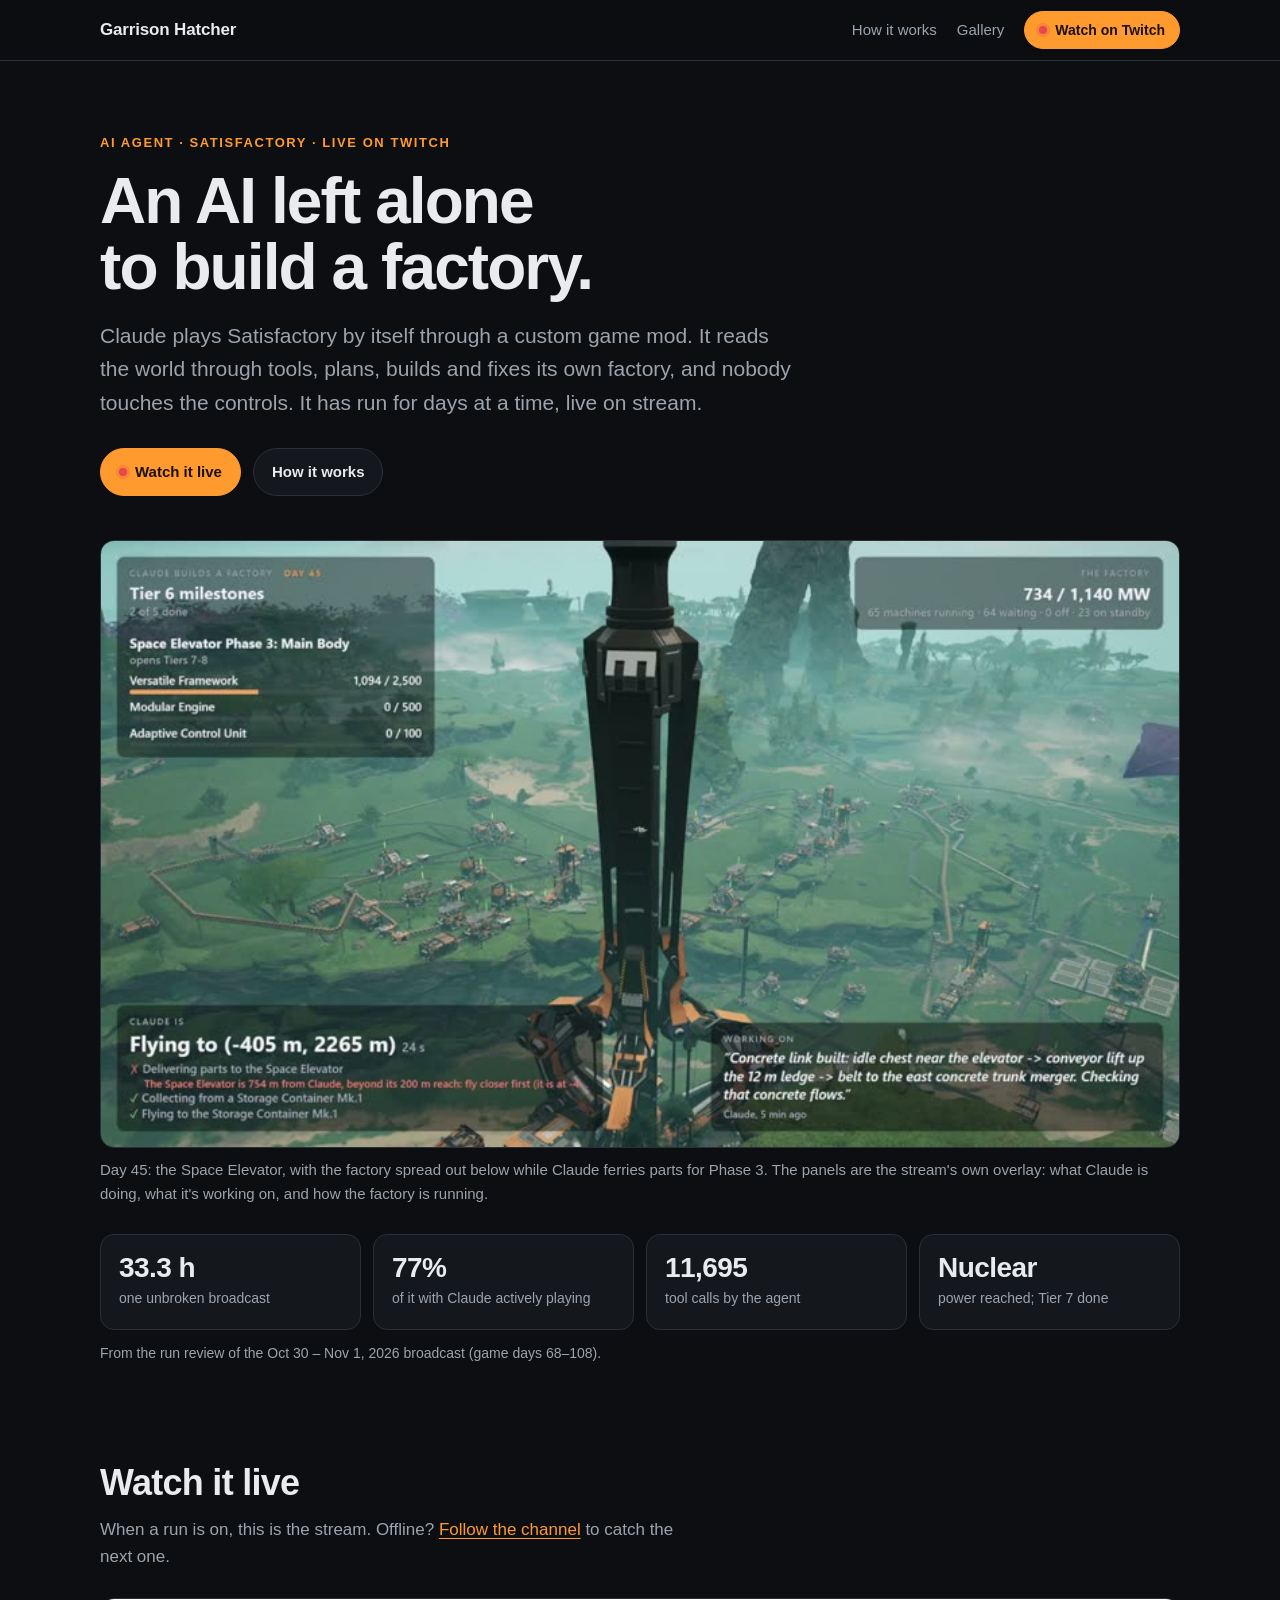
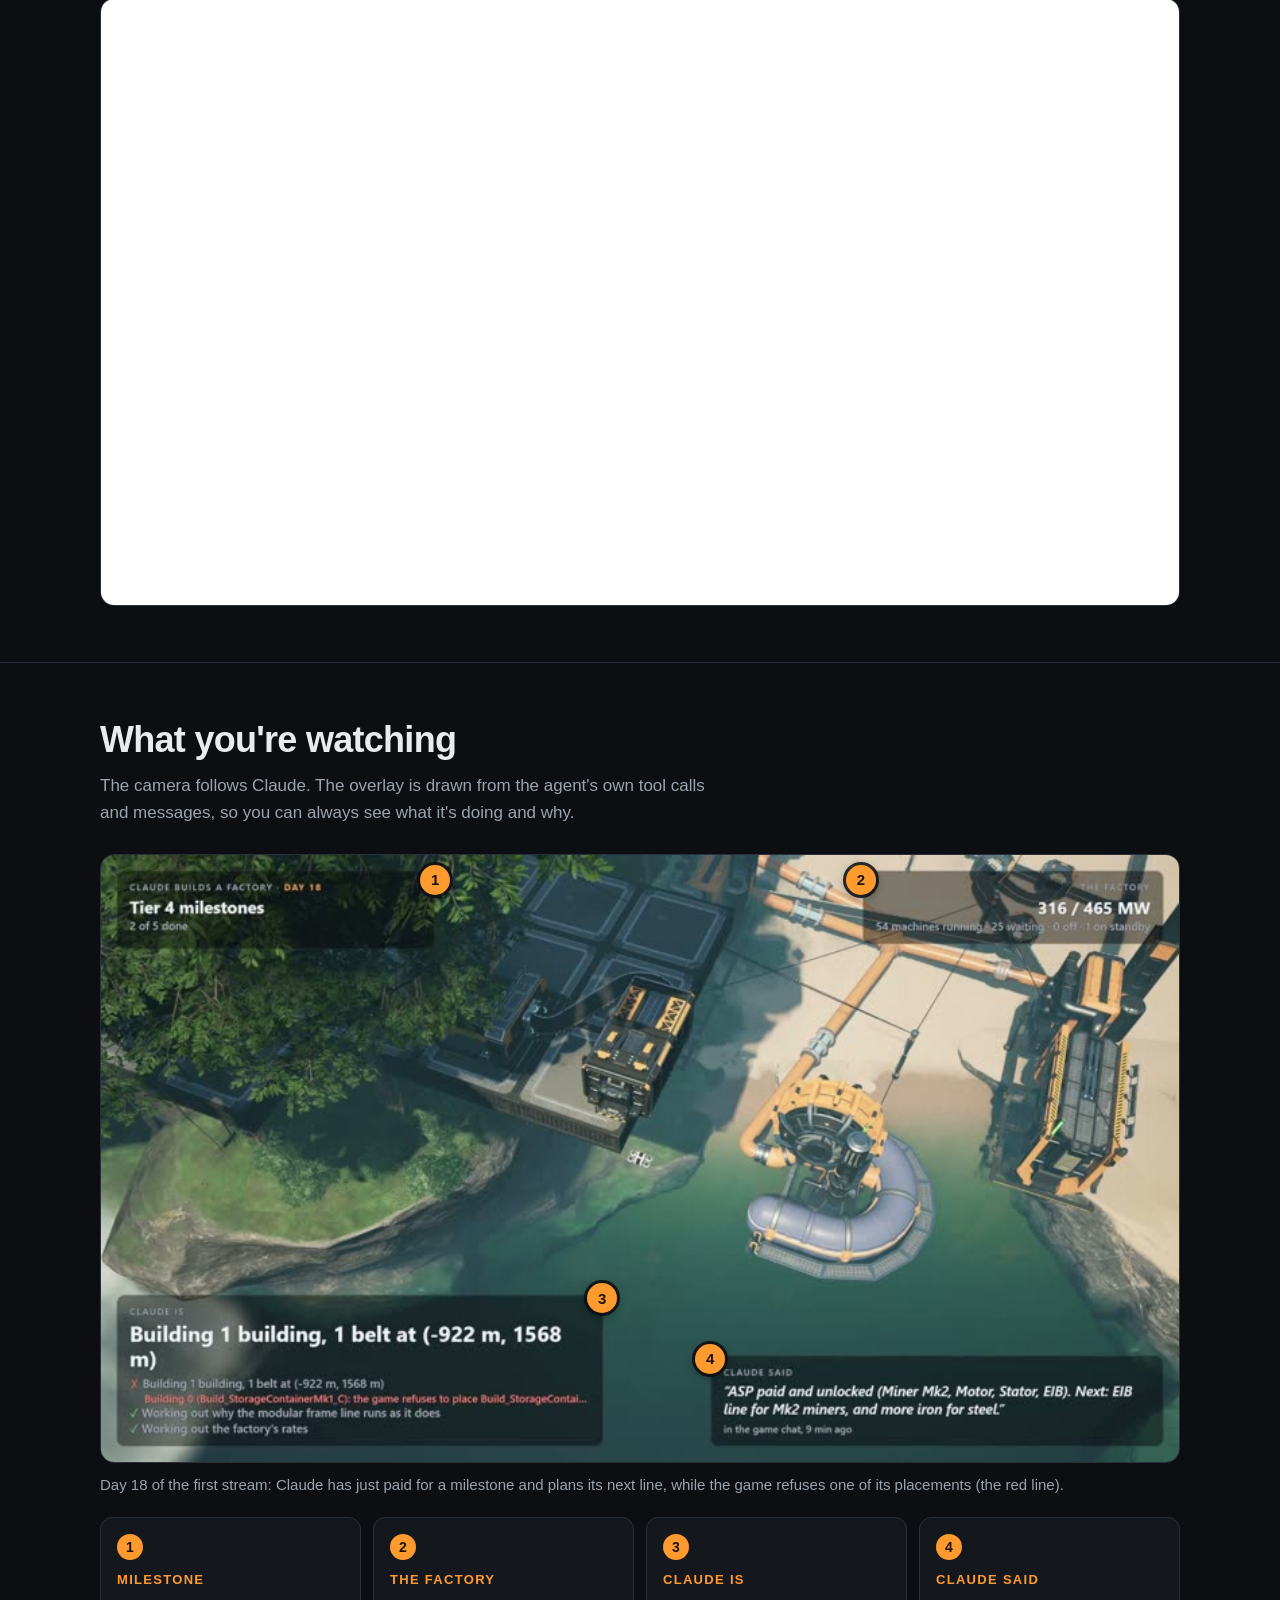
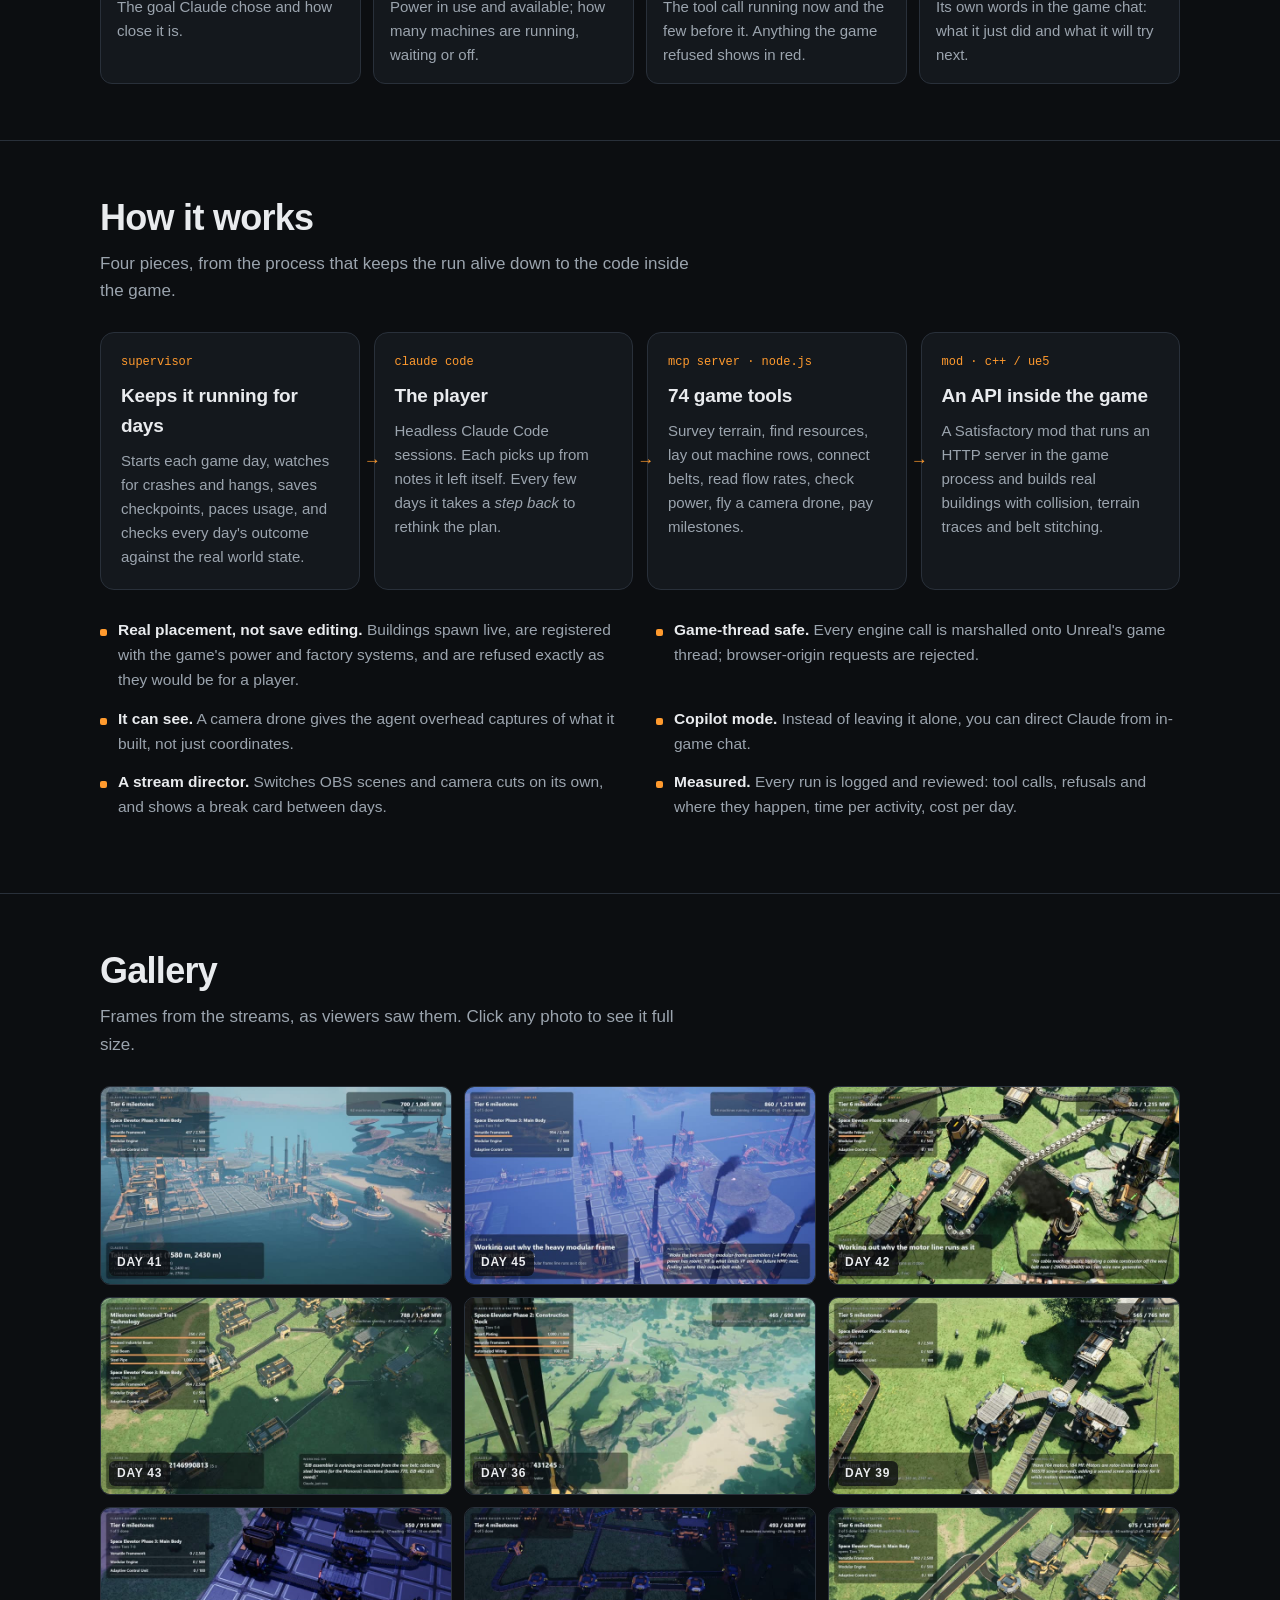
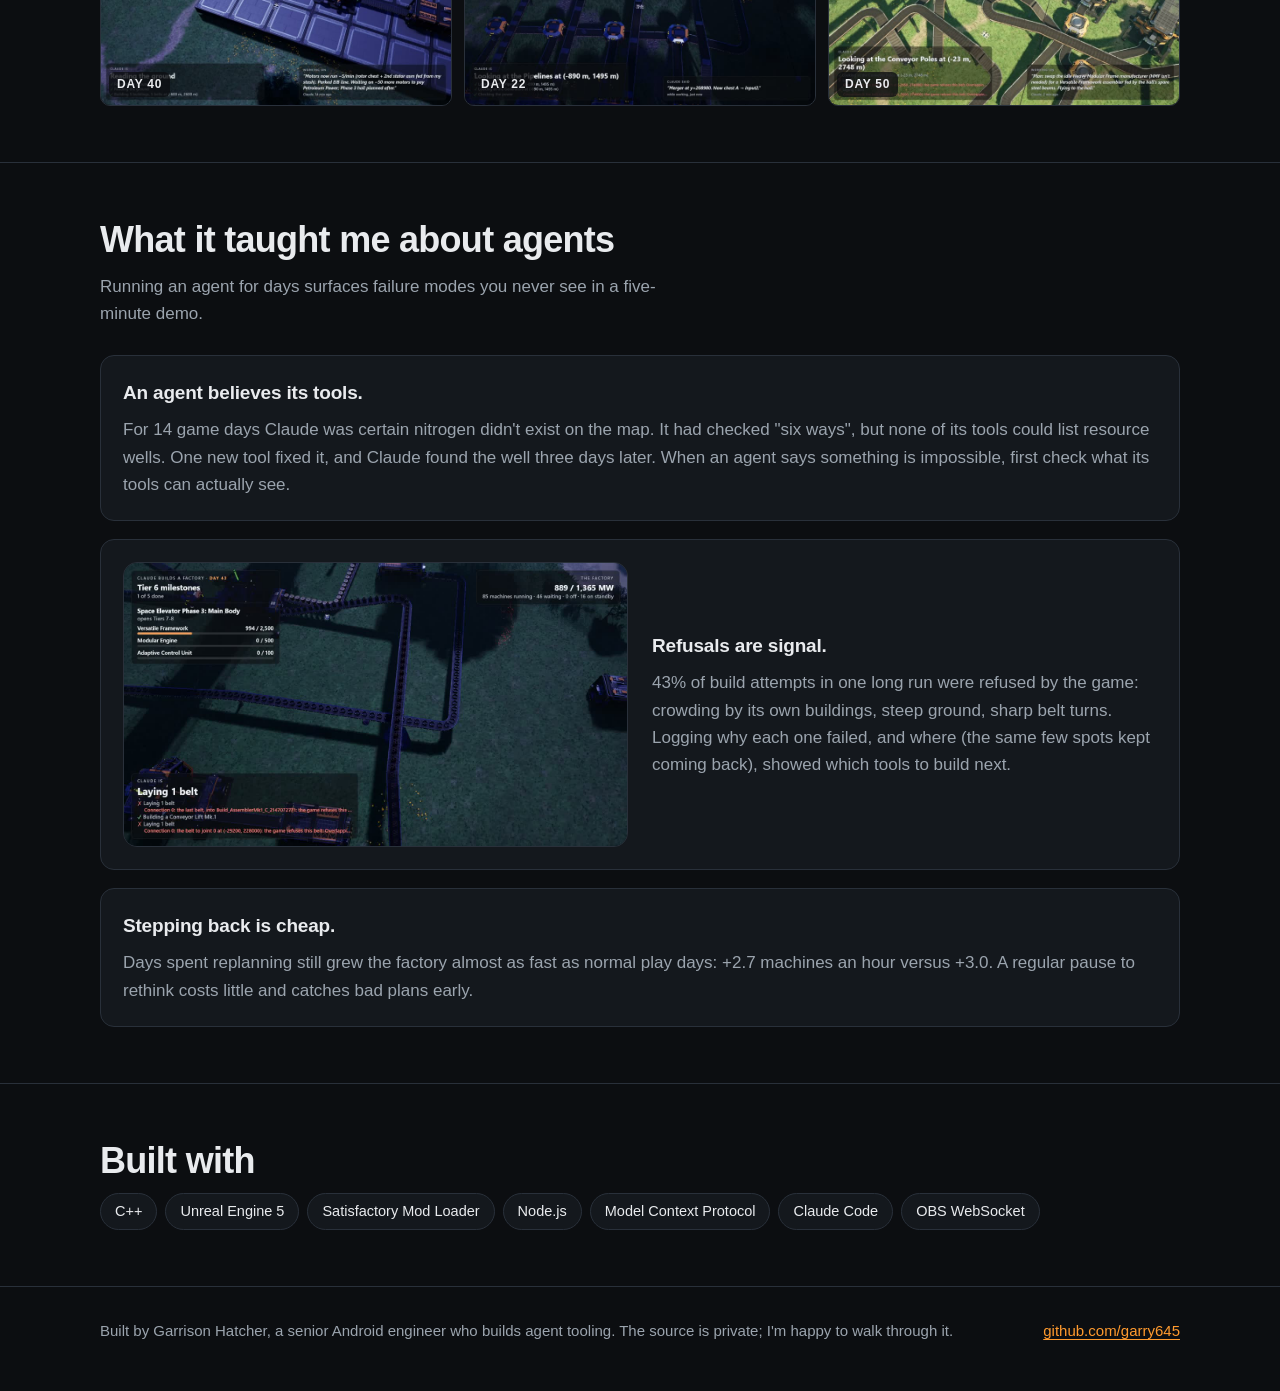
==== claudes-factory/index.html @ 5f20c17e "Personal site: home, ClaudesFactory showcase, Runner's Block - Home page with project cards - /claud" ====
<!doctype html>
<html lang="en">
<head>
  <meta charset="utf-8">
  <meta name="viewport" content="width=device-width, initial-scale=1">
  <title>ClaudesFactory — an AI left alone to build a factory</title>
  <meta name="description" content="Claude plays Satisfactory by itself through a custom game mod and an MCP server, live on Twitch for days at a time.">
  <meta property="og:title" content="ClaudesFactory — an AI left alone to build a factory">
  <meta property="og:description" content="Claude plays Satisfactory by itself through a custom game mod and an MCP server, live on Twitch.">
  <meta property="og:image" content="https://garry645.github.io/claudes-factory/media/full/hero-space-elevator.jpg">
  <meta property="og:type" content="website">
  <link rel="stylesheet" href="../assets/site.css">
</head>
<body>
  <header class="site-header">
    <div class="wrap">
      <a class="brand" href="../">Garrison Hatcher</a>
      <nav class="nav" aria-label="Page">
        <a class="hide-sm" href="#how">How it works</a>
        <a class="hide-sm" href="#gallery">Gallery</a>
        <a class="btn btn-sm btn-primary" href="https://www.twitch.tv/gamergarry645"><span class="live-dot" aria-hidden="true"></span>Watch on Twitch</a>
      </nav>
    </div>
  </header>

  <main>
    <div class="wrap hero">
      <p class="eyebrow">AI agent · Satisfactory · Live on Twitch</p>
      <h1>An AI left alone to build a factory.</h1>
      <p class="lede">Claude plays Satisfactory by itself through a custom game mod. It reads the world through tools, plans, builds and fixes its own factory, and nobody touches the controls. It has run for days at a time, live on stream.</p>
      <div class="actions">
        <a class="btn btn-primary" href="https://www.twitch.tv/gamergarry645"><span class="live-dot" aria-hidden="true"></span>Watch it live</a>
        <a class="btn" href="#how">How it works</a>
      </div>

      <figure class="hero-media">
        <div class="media-frame">
          <img src="media/full/hero-space-elevator.jpg"
               srcset="media/thumb/hero-space-elevator.jpg 800w, media/full/hero-space-elevator.jpg 1920w"
               sizes="(max-width: 1112px) calc(100vw - 32px), 1080px"
               alt="The Space Elevator towering over the factory Claude built, with machines spread across the plain below"
               width="1920" height="1080" fetchpriority="high">
        </div>
        <figcaption>Day 45: the Space Elevator, with the factory spread out below while Claude ferries parts for Phase 3. The panels are the stream's own overlay: what Claude is doing, what it's working on, and how the factory is running.</figcaption>
      </figure>

      <div class="stats" aria-label="One 33-hour stream, by the numbers">
        <div class="stat"><b>33.3 h</b><span>one unbroken broadcast</span></div>
        <div class="stat"><b>77%</b><span>of it with Claude actively playing</span></div>
        <div class="stat"><b>11,695</b><span>tool calls by the agent</span></div>
        <div class="stat"><b>Nuclear</b><span>power reached; Tier 7 done</span></div>
      </div>
      <p class="stats-note">From the run review of the Oct 30 – Nov 1, 2026 broadcast (game days 68–108).</p>
    </div>

    <section id="live">
      <div class="wrap">
        <h2>Watch it live</h2>
        <p class="section-intro">When a run is on, this is the stream. Offline? <a href="https://www.twitch.tv/gamergarry645">Follow the channel</a> to catch the next one.</p>
        <div class="media-frame ratio-16x9" id="twitch-embed">
          <noscript><p style="padding:24px">Watch at <a href="https://www.twitch.tv/gamergarry645">twitch.tv/gamergarry645</a>.</p></noscript>
        </div>
      </div>
    </section>

    <section id="seeing">
      <div class="wrap">
        <h2>What you're watching</h2>
        <p class="section-intro">The camera follows Claude. The overlay is drawn from the agent's own tool calls and messages, so you can always see what it's doing and why.</p>
        <figure>
          <div class="media-frame annotated">
            <img src="media/full/overlay-day18.jpg"
                 srcset="media/thumb/overlay-day18.jpg 800w, media/full/overlay-day18.jpg 1920w"
                 sizes="(max-width: 1112px) calc(100vw - 32px), 1080px"
                 alt="A stream frame with four overlay panels: the milestone at top left, the factory's power at top right, Claude's current action at bottom left and its last message at bottom right"
                 width="1920" height="1080" loading="lazy">
            <span class="marker" style="left: 31%; top: 4%" aria-hidden="true">1</span>
            <span class="marker" style="left: 70.5%; top: 4%" aria-hidden="true">2</span>
            <span class="marker" style="left: 46.5%; top: 73%" aria-hidden="true">3</span>
            <span class="marker" style="left: 56.5%; top: 83%" aria-hidden="true">4</span>
          </div>
          <figcaption>Day 18 of the first stream: Claude has just paid for a milestone and plans its next line, while the game refuses one of its placements (the red line).</figcaption>
        </figure>
        <ol class="legend-grid">
          <li><span class="num" aria-hidden="true">1</span><b>Milestone</b><p>The goal Claude chose and how close it is.</p></li>
          <li><span class="num" aria-hidden="true">2</span><b>The factory</b><p>Power in use and available; how many machines are running, waiting or off.</p></li>
          <li><span class="num" aria-hidden="true">3</span><b>Claude is</b><p>The tool call running now and the few before it. Anything the game refused shows in red.</p></li>
          <li><span class="num" aria-hidden="true">4</span><b>Claude said</b><p>Its own words in the game chat: what it just did and what it will try next.</p></li>
        </ol>
      </div>
    </section>

    <section id="how">
      <div class="wrap">
        <h2>How it works</h2>
        <p class="section-intro">Four pieces, from the process that keeps the run alive down to the code inside the game.</p>
        <div class="pipeline">
          <div class="stage">
            <span class="tag">supervisor</span>
            <h3>Keeps it running for days</h3>
            <p>Starts each game day, watches for crashes and hangs, saves checkpoints, paces usage, and checks every day's outcome against the real world state.</p>
          </div>
          <div class="stage">
            <span class="tag">claude code</span>
            <h3>The player</h3>
            <p>Headless Claude Code sessions. Each picks up from notes it left itself. Every few days it takes a <em>step back</em> to rethink the plan.</p>
          </div>
          <div class="stage">
            <span class="tag">mcp server · node.js</span>
            <h3>74 game tools</h3>
            <p>Survey terrain, find resources, lay out machine rows, connect belts, read flow rates, check power, fly a camera drone, pay milestones.</p>
          </div>
          <div class="stage">
            <span class="tag">mod · c++ / ue5</span>
            <h3>An API inside the game</h3>
            <p>A Satisfactory mod that runs an HTTP server in the game process and builds real buildings with collision, terrain traces and belt stitching.</p>
          </div>
        </div>
        <ul class="details">
          <li><b>Real placement, not save editing.</b> Buildings spawn live, are registered with the game's power and factory systems, and are refused exactly as they would be for a player.</li>
          <li><b>Game-thread safe.</b> Every engine call is marshalled onto Unreal's game thread; browser-origin requests are rejected.</li>
          <li><b>It can see.</b> A camera drone gives the agent overhead captures of what it built, not just coordinates.</li>
          <li><b>Copilot mode.</b> Instead of leaving it alone, you can direct Claude from in-game chat.</li>
          <li><b>A stream director.</b> Switches OBS scenes and camera cuts on its own, and shows a break card between days.</li>
          <li><b>Measured.</b> Every run is logged and reviewed: tool calls, refusals and where they happen, time per activity, cost per day.</li>
        </ul>
      </div>
    </section>

    <section id="gallery">
      <div class="wrap">
        <h2>Gallery</h2>
        <p class="section-intro">Frames from the streams, as viewers saw them. Click any photo to see it full size.</p>
        <div class="photo-grid">
          <a class="photo" href="media/full/g-lake-refinery.jpg" data-caption="Day 41: refineries on a platform Claude built out on the lake, for rubber and coke. 700 of 1,065 MW in use.">
            <img src="media/thumb/g-lake-refinery.jpg" alt="Refineries with tall chimneys on a foundation platform built out over a lake" width="800" height="450" loading="lazy"><span>Day 41</span>
          </a>
          <a class="photo" href="media/full/g-lake-generators.jpg" data-caption="Day 45: generators smoking on the lake platform at dusk. 860 of 1,215 MW in use.">
            <img src="media/thumb/g-lake-generators.jpg" alt="Rows of generators with black smoke on a platform over the lake in blue evening light" width="800" height="450" loading="lazy"><span>Day 45</span>
          </a>
          <a class="photo" href="media/full/g-coal-power.jpg" data-caption="Day 42: belts weaving between machines. Claude notices it has no cable machine and builds one so it can wire up new generators.">
            <img src="media/thumb/g-coal-power.jpg" alt="Overhead view of conveyor belts weaving between machines and a smoking generator" width="800" height="450" loading="lazy"><span>Day 42</span>
          </a>
          <a class="photo" href="media/full/g-monorail-line.jpg" data-caption="Day 43: a new production line feeding steel beams to the Monorail Train Technology milestone.">
            <img src="media/thumb/g-monorail-line.jpg" alt="Constructors along a conveyor line on a grassy plain" width="800" height="450" loading="lazy"><span>Day 43</span>
          </a>
          <a class="photo" href="media/full/g-elevator-down.jpg" data-caption="Day 36: looking down the Space Elevator while Claude delivers Phase 2 parts.">
            <img src="media/thumb/g-elevator-down.jpg" alt="View straight down the side of the Space Elevator to the landscape far below" width="800" height="450" loading="lazy"><span>Day 36</span>
          </a>
          <a class="photo" href="media/full/g-belts.jpg" data-caption="Day 39: Claude adds a second screw constructor after finding its motor line is short of rotors.">
            <img src="media/thumb/g-belts.jpg" alt="Machines on stilts joined by conveyor belts over a green hillside" width="800" height="450" loading="lazy"><span>Day 39</span>
          </a>
          <a class="photo" href="media/full/g-platform.jpg" data-caption="Day 40: machines on a foundation platform at night, making motors for the Petroleum Power milestone.">
            <img src="media/thumb/g-platform.jpg" alt="Machines on a lit foundation platform at night" width="800" height="450" loading="lazy"><span>Day 40</span>
          </a>
          <a class="photo" href="media/full/g-night-grid.jpg" data-caption="Day 22: the power plant's pipes and generators at night, from above. 493 of 630 MW in use.">
            <img src="media/thumb/g-night-grid.jpg" alt="Overhead night view of a grid of pipes and generators" width="800" height="450" loading="lazy"><span>Day 22</span>
          </a>
          <a class="photo" href="media/full/g-day50.jpg" data-caption="Day 50: Claude decides to swap an idle Heavy Modular Frame manufacturer for a Versatile Framework assembler fed by the hall's spare steel beams.">
            <img src="media/thumb/g-day50.jpg" alt="Curving conveyor belts between machines in the factory hall" width="800" height="450" loading="lazy"><span>Day 50</span>
          </a>
        </div>
      </div>
    </section>

    <section id="lessons">
      <div class="wrap">
        <h2>What it taught me about agents</h2>
        <p class="section-intro">Running an agent for days surfaces failure modes you never see in a five-minute demo.</p>
        <div class="lessons">
          <div class="lesson text-only">
            <div>
              <h3>An agent believes its tools.</h3>
              <p>For 14 game days Claude was certain nitrogen didn't exist on the map. It had checked "six ways", but none of its tools could list resource wells. One new tool fixed it, and Claude found the well three days later. When an agent says something is impossible, first check what its tools can actually see.</p>
            </div>
          </div>
          <div class="lesson">
            <figure>
              <div class="media-frame"><img src="media/day43-belt-refused.jpg" alt="Day 43: the overlay shows two belt placements refused by the game for overlapping" width="1280" height="720" loading="lazy"></div>
            </figure>
            <div>
              <h3>Refusals are signal.</h3>
              <p>43% of build attempts in one long run were refused by the game: crowding by its own buildings, steep ground, sharp belt turns. Logging why each one failed, and where (the same few spots kept coming back), showed which tools to build next.</p>
            </div>
          </div>
          <div class="lesson text-only">
            <div>
              <h3>Stepping back is cheap.</h3>
              <p>Days spent replanning still grew the factory almost as fast as normal play days: +2.7 machines an hour versus +3.0. A regular pause to rethink costs little and catches bad plans early.</p>
            </div>
          </div>
        </div>
      </div>
    </section>

    <section id="tech">
      <div class="wrap">
        <h2>Built with</h2>
        <ul class="chips">
          <li>C++</li><li>Unreal Engine 5</li><li>Satisfactory Mod Loader</li><li>Node.js</li><li>Model Context Protocol</li><li>Claude Code</li><li>OBS WebSocket</li>
        </ul>
      </div>
    </section>
  </main>

  <footer class="site-footer">
    <div class="wrap">
      <span>Built by Garrison Hatcher, a senior Android engineer who builds agent tooling. The source is private; I'm happy to walk through it.</span>
      <a href="https://github.com/garry645">github.com/garry645</a>
    </div>
  </footer>

  <dialog id="lightbox" aria-label="Photo viewer">
    <button class="lb-close" type="button" aria-label="Close">×</button>
    <button class="lb-nav lb-prev" type="button" aria-label="Previous photo">‹</button>
    <figure>
      <img alt="">
      <figcaption></figcaption>
    </figure>
    <button class="lb-nav lb-next" type="button" aria-label="Next photo">›</button>
  </dialog>

  <script>
    // Twitch only plays inside pages on the domain named in `parent`
    (function () {
      var box = document.getElementById("twitch-embed");
      var host = location.hostname || "localhost";
      var frame = document.createElement("iframe");
      frame.src = "https://player.twitch.tv/?channel=gamergarry645&muted=true&autoplay=false&parent=" + encodeURIComponent(host);
      frame.title = "ClaudesFactory live on Twitch";
      frame.allowFullscreen = true;
      frame.loading = "lazy";
      box.appendChild(frame);
    })();

    // Gallery: each photo links to its full-size image, so without JS it still opens; with JS it opens in the viewer
    (function () {
      var photos = Array.prototype.slice.call(document.querySelectorAll(".photo-grid .photo"));
      var box = document.getElementById("lightbox");
      if (!photos.length || typeof box.showModal !== "function") return;
      var img = box.querySelector("img");
      var caption = box.querySelector("figcaption");
      var current = 0;

      function show(i) {
        current = (i + photos.length) % photos.length;
        var a = photos[current];
        img.src = a.getAttribute("href");
        img.alt = a.querySelector("img").alt;
        caption.textContent = a.dataset.caption;
      }
      photos.forEach(function (a, i) {
        a.addEventListener("click", function (e) {
          e.preventDefault();
          show(i);
          box.showModal();
        });
      });
      box.querySelector(".lb-prev").addEventListener("click", function () { show(current - 1); });
      box.querySelector(".lb-next").addEventListener("click", function () { show(current + 1); });
      box.querySelector(".lb-close").addEventListener("click", function () { box.close(); });
      // A click on the dark backdrop (the dialog itself, not its contents) closes it
      box.addEventListener("click", function (e) { if (e.target === box) box.close(); });
      box.addEventListener("keydown", function (e) {
        if (e.key === "ArrowLeft") show(current - 1);
        if (e.key === "ArrowRight") show(current + 1);
      });
    })();
  </script>
</body>
</html>
---- assets/site.css ----
:root {
  --bg: #0c0e11;
  --surface: #14181d;
  --surface-2: #1b2027;
  --border: #29303a;
  --text: #e9ebee;
  --muted: #9ba4ae;
  --accent: #ff9a2e;
  --accent-ink: #1a1006;
  --radius: 14px;
  --max: 1080px;
  --font: "Inter", -apple-system, BlinkMacSystemFont, "Segoe UI", Roboto, "Helvetica Neue", Arial, sans-serif;
  --mono: ui-monospace, "SF Mono", "Cascadia Code", Consolas, monospace;
  color-scheme: dark;
}

* { box-sizing: border-box; }
html { scroll-behavior: smooth; }
body {
  margin: 0;
  background: var(--bg);
  color: var(--text);
  font: 17px/1.6 var(--font);
  -webkit-font-smoothing: antialiased;
}
img, video, iframe { display: block; max-width: 100%; }
img, video { height: auto; }
a { color: var(--accent); text-decoration-thickness: 1px; text-underline-offset: 3px; }
a:hover { text-decoration-thickness: 2px; }
code { font-family: var(--mono); font-size: .9em; background: var(--surface-2); padding: .1em .35em; border-radius: 5px; }

.wrap { width: min(var(--max), 100% - 32px); margin-inline: auto; }

/* Header */
.site-header {
  position: sticky; top: 0; z-index: 10;
  background: color-mix(in srgb, var(--bg) 85%, transparent);
  backdrop-filter: blur(10px);
  border-bottom: 1px solid var(--border);
}
.site-header .wrap { display: flex; align-items: center; justify-content: space-between; gap: 16px; height: 60px; }
.brand { color: var(--text); text-decoration: none; font-weight: 650; letter-spacing: -.01em; }
.nav { display: flex; gap: 20px; align-items: center; font-size: 15px; }
.nav a:not(.btn) { color: var(--muted); text-decoration: none; }
.nav a:not(.btn):hover { color: var(--text); }

/* Buttons */
.btn {
  display: inline-flex; align-items: center; gap: 8px;
  padding: 11px 18px; border-radius: 999px;
  font-weight: 600; font-size: 15px; text-decoration: none;
  border: 1px solid var(--border); color: var(--text); background: var(--surface);
  transition: transform .15s ease, background .15s ease;
}
.btn:hover { transform: translateY(-1px); background: var(--surface-2); }
.btn-primary { background: var(--accent); color: var(--accent-ink); border-color: var(--accent); }
.btn-primary:hover { background: #ffab52; }
.btn-sm { padding: 7px 14px; font-size: 14px; }
.live-dot { width: 8px; height: 8px; border-radius: 50%; background: #e5484d; box-shadow: 0 0 0 3px rgb(229 72 77 / .25); }

/* Hero */
.hero { padding: 72px 0 28px; }
.eyebrow { color: var(--accent); font-weight: 650; font-size: 13px; letter-spacing: .12em; text-transform: uppercase; margin: 0 0 14px; }
h1 { font-size: clamp(36px, 6vw, 64px); line-height: 1.04; letter-spacing: -.03em; margin: 0 0 18px; max-width: 14ch; }
h1.two-line { max-width: none; }
h1.two-line span { display: block; text-wrap: balance; }
h1.two-line span + span { color: var(--accent); }
.lede { font-size: clamp(18px, 2.2vw, 21px); color: var(--muted); max-width: 60ch; margin: 0 0 28px; }
.actions { display: flex; flex-wrap: wrap; gap: 12px; }

/* Media */
.media-frame { border-radius: var(--radius); overflow: hidden; border: 1px solid var(--border); background: #000; }
.media-frame video, .media-frame img { width: 100%; height: auto; }
.ratio-16x9 { aspect-ratio: 16 / 9; }
.ratio-16x9 iframe { width: 100%; height: 100%; border: 0; }
figure { margin: 0; }
figcaption { color: var(--muted); font-size: 15px; margin-top: 10px; }
.hero-media { margin-top: 44px; }

/* Sections */
section { padding: 56px 0; }
section + section { border-top: 1px solid var(--border); }
h2 { font-size: clamp(26px, 3.4vw, 36px); line-height: 1.15; letter-spacing: -.02em; margin: 0 0 12px; }
h3 { font-size: 19px; margin: 0 0 8px; letter-spacing: -.01em; }
.section-intro { color: var(--muted); max-width: 64ch; margin: 0 0 28px; }

/* Stats */
.stats { display: grid; grid-template-columns: repeat(4, 1fr); gap: 12px; margin-top: 28px; }
.stat { background: var(--surface); border: 1px solid var(--border); border-radius: var(--radius); padding: 18px; }
.stat b { display: block; font-size: 28px; letter-spacing: -.02em; line-height: 1.1; }
.stat span { color: var(--muted); font-size: 14px; }
.stats-note { color: var(--muted); font-size: 14px; margin-top: 12px; }

/* Phone screenshots */
.phones { display: grid; grid-template-columns: repeat(3, 1fr); gap: 28px; margin-top: 44px; max-width: 900px; }
.phone img {
  width: 100%; border-radius: 28px; border: 6px solid #1f242c;
  box-shadow: 0 0 0 1px var(--border), 0 18px 40px rgb(0 0 0 / .45);
  background: #000;
}
.phone figcaption { text-align: center; font-size: 14.5px; }

/* Annotated screenshot */
.annotated { position: relative; }
.marker, .num {
  display: grid; place-items: center; flex: none;
  width: 30px; height: 30px; border-radius: 50%;
  background: var(--accent); color: var(--accent-ink);
  font-weight: 750; font-size: 15px; line-height: 1;
}
.marker {
  position: absolute; transform: translate(-50%, -50%);
  box-shadow: 0 0 0 3px rgb(12 14 17 / .85), 0 2px 10px rgb(0 0 0 / .5);
}
.legend-grid { list-style: none; padding: 0; margin: 20px 0 0; display: grid; grid-template-columns: repeat(4, 1fr); gap: 12px; }
.legend-grid li { background: var(--surface); border: 1px solid var(--border); border-radius: 12px; padding: 16px; }
.legend-grid .num { width: 26px; height: 26px; font-size: 14px; margin-bottom: 10px; }
.legend-grid b { display: block; font-size: 13px; letter-spacing: .1em; text-transform: uppercase; color: var(--accent); margin-bottom: 4px; }
.legend-grid p { color: var(--muted); font-size: 15px; margin: 0; }

/* Pipeline */
.pipeline { display: grid; grid-template-columns: repeat(4, 1fr); gap: 14px; position: relative; }
.stage { background: var(--surface); border: 1px solid var(--border); border-radius: var(--radius); padding: 20px; position: relative; }
.stage .tag { font-family: var(--mono); font-size: 12px; color: var(--accent); margin-bottom: 8px; display: block; }
.stage p { color: var(--muted); font-size: 15px; margin: 0; }
.stage:not(:last-child)::after {
  content: "→"; position: absolute; right: -14px; top: 50%; transform: translate(50%, -50%);
  color: var(--accent); font-weight: 700; z-index: 1;
}
.details { margin-top: 28px; display: grid; grid-template-columns: repeat(2, 1fr); gap: 14px 32px; padding: 0; list-style: none; }
.details li { color: var(--muted); font-size: 15.5px; padding-left: 18px; position: relative; }
.details li::before { content: ""; position: absolute; left: 0; top: .7em; width: 7px; height: 7px; border-radius: 2px; background: var(--accent); }
.details b { color: var(--text); font-weight: 600; }

/* Photo gallery */
.photo-grid { display: grid; grid-template-columns: repeat(3, 1fr); gap: 12px; }
.photo { position: relative; display: block; border-radius: 10px; overflow: hidden; border: 1px solid var(--border); background: #000; }
.photo img { width: 100%; aspect-ratio: 16 / 9; object-fit: cover; transition: transform .25s ease, opacity .25s ease; }
.photo:hover img, .photo:focus-visible img { transform: scale(1.03); opacity: .9; }
.photo:focus-visible { outline: 2px solid var(--accent); outline-offset: 2px; }
.photo span {
  position: absolute; left: 8px; bottom: 8px;
  font-size: 12px; font-weight: 650; letter-spacing: .06em; text-transform: uppercase;
  color: var(--text); background: rgb(12 14 17 / .78); padding: 3px 8px; border-radius: 6px;
}

/* Lightbox */
#lightbox {
  width: 100vw; height: 100vh; max-width: none; max-height: none; margin: 0; padding: 0; border: 0;
  background: rgb(6 7 9 / .94); color: var(--text);
}
#lightbox[open] { display: flex; align-items: center; justify-content: center; }
#lightbox::backdrop { background: rgb(0 0 0 / .6); }
#lightbox figure { max-width: min(1600px, 100vw - 120px); }
#lightbox img { max-height: 80vh; width: auto; margin-inline: auto; border-radius: 10px; }
#lightbox figcaption { text-align: center; max-width: 70ch; margin: 14px auto 0; color: #cdd2d8; }
.lb-close, .lb-nav {
  background: rgb(255 255 255 / .08); color: var(--text); border: 1px solid var(--border);
  border-radius: 999px; cursor: pointer; font: 600 28px/1 var(--font);
  display: grid; place-items: center; width: 48px; height: 48px;
}
.lb-close:hover, .lb-nav:hover { background: rgb(255 255 255 / .16); }
.lb-close { position: absolute; top: 16px; right: 16px; }
.lb-nav { position: absolute; top: 50%; transform: translateY(-50%); }
.lb-prev { left: 16px; }
.lb-next { right: 16px; }

/* Lessons */
.lessons { display: grid; gap: 18px; }
.lesson { display: grid; grid-template-columns: 1fr 1fr; gap: 24px; align-items: center; background: var(--surface); border: 1px solid var(--border); border-radius: var(--radius); padding: 22px; }
.lesson.text-only { grid-template-columns: 1fr; }
.lesson p { color: var(--muted); margin: 0; }

/* Chips */
.chips { display: flex; flex-wrap: wrap; gap: 8px; padding: 0; margin: 0; list-style: none; }
.chips li { border: 1px solid var(--border); background: var(--surface); border-radius: 999px; padding: 6px 14px; font-size: 14.5px; }

/* Cards (home) */
.cards { display: grid; grid-template-columns: repeat(2, 1fr); gap: 18px; }
.card { background: var(--surface); border: 1px solid var(--border); border-radius: var(--radius); overflow: hidden; display: flex; flex-direction: column; }
.card img { aspect-ratio: 16 / 9; object-fit: cover; width: 100%; }
.card .body { padding: 20px; display: flex; flex-direction: column; gap: 10px; flex: 1; }
.card p { color: var(--muted); margin: 0; font-size: 15.5px; }
.card .meta { font-size: 13px; color: var(--accent); font-weight: 600; letter-spacing: .06em; text-transform: uppercase; }
.card .links { margin-top: auto; display: flex; gap: 10px; flex-wrap: wrap; }
.placeholder-art { aspect-ratio: 16 / 9; display: grid; place-items: center; background: radial-gradient(circle at 30% 30%, #2a2116, var(--surface-2)); color: var(--accent); font-size: 44px; }

/* Prose (policy pages) */
.prose { max-width: 72ch; padding: 48px 0 72px; }
.prose h1 { font-size: clamp(30px, 4.5vw, 44px); max-width: none; }
.prose h2 { font-size: 22px; margin-top: 36px; }
.prose p, .prose li { color: #cdd2d8; }
.prose table { width: 100%; border-collapse: collapse; margin: 16px 0; font-size: 15.5px; }
.prose th, .prose td { text-align: left; vertical-align: top; padding: 10px 12px; border: 1px solid var(--border); }
.prose th { background: var(--surface); }
.summary { background: var(--surface); border: 1px solid var(--border); border-left: 3px solid var(--accent); border-radius: 10px; padding: 14px 18px; }

/* Footer */
.site-footer { border-top: 1px solid var(--border); padding: 32px 0 48px; color: var(--muted); font-size: 15px; }
.site-footer .wrap { display: flex; justify-content: space-between; gap: 16px; flex-wrap: wrap; }

@media (max-width: 860px) {
  .stats { grid-template-columns: repeat(2, 1fr); }
  .lesson { grid-template-columns: 1fr; }
  .legend-grid { grid-template-columns: repeat(2, 1fr); }
  .phones { grid-template-columns: repeat(3, minmax(220px, 1fr)); overflow-x: auto; scroll-snap-type: x mandatory; gap: 16px; padding-bottom: 8px; }
  .phone { scroll-snap-align: center; }
  .marker { width: 24px; height: 24px; font-size: 13px; }
  .pipeline { grid-template-columns: 1fr; }
  .stage:not(:last-child)::after { content: "↓"; right: 50%; top: auto; bottom: -14px; transform: translate(50%, 50%); }
  .details, .cards { grid-template-columns: 1fr; }
  .photo-grid { grid-template-columns: repeat(2, 1fr); gap: 8px; }
  .photo:last-child:nth-child(odd) { grid-column: 1 / -1; }
  #lightbox figure { max-width: 100vw; padding: 0 8px; }
  .lb-nav { top: auto; bottom: 16px; transform: none; }
  .hero { padding-top: 44px; }
  .nav .hide-sm { display: none; }
}
@media (max-width: 520px) {
  .legend-grid { grid-template-columns: 1fr; }
  .legend-grid li { display: grid; grid-template-columns: auto 1fr; column-gap: 12px; }
  .legend-grid .num { grid-row: span 2; margin-bottom: 0; }
}
@media (prefers-reduced-motion: reduce) {
  html { scroll-behavior: auto; }
  .btn, .photo img { transition: none; }
}
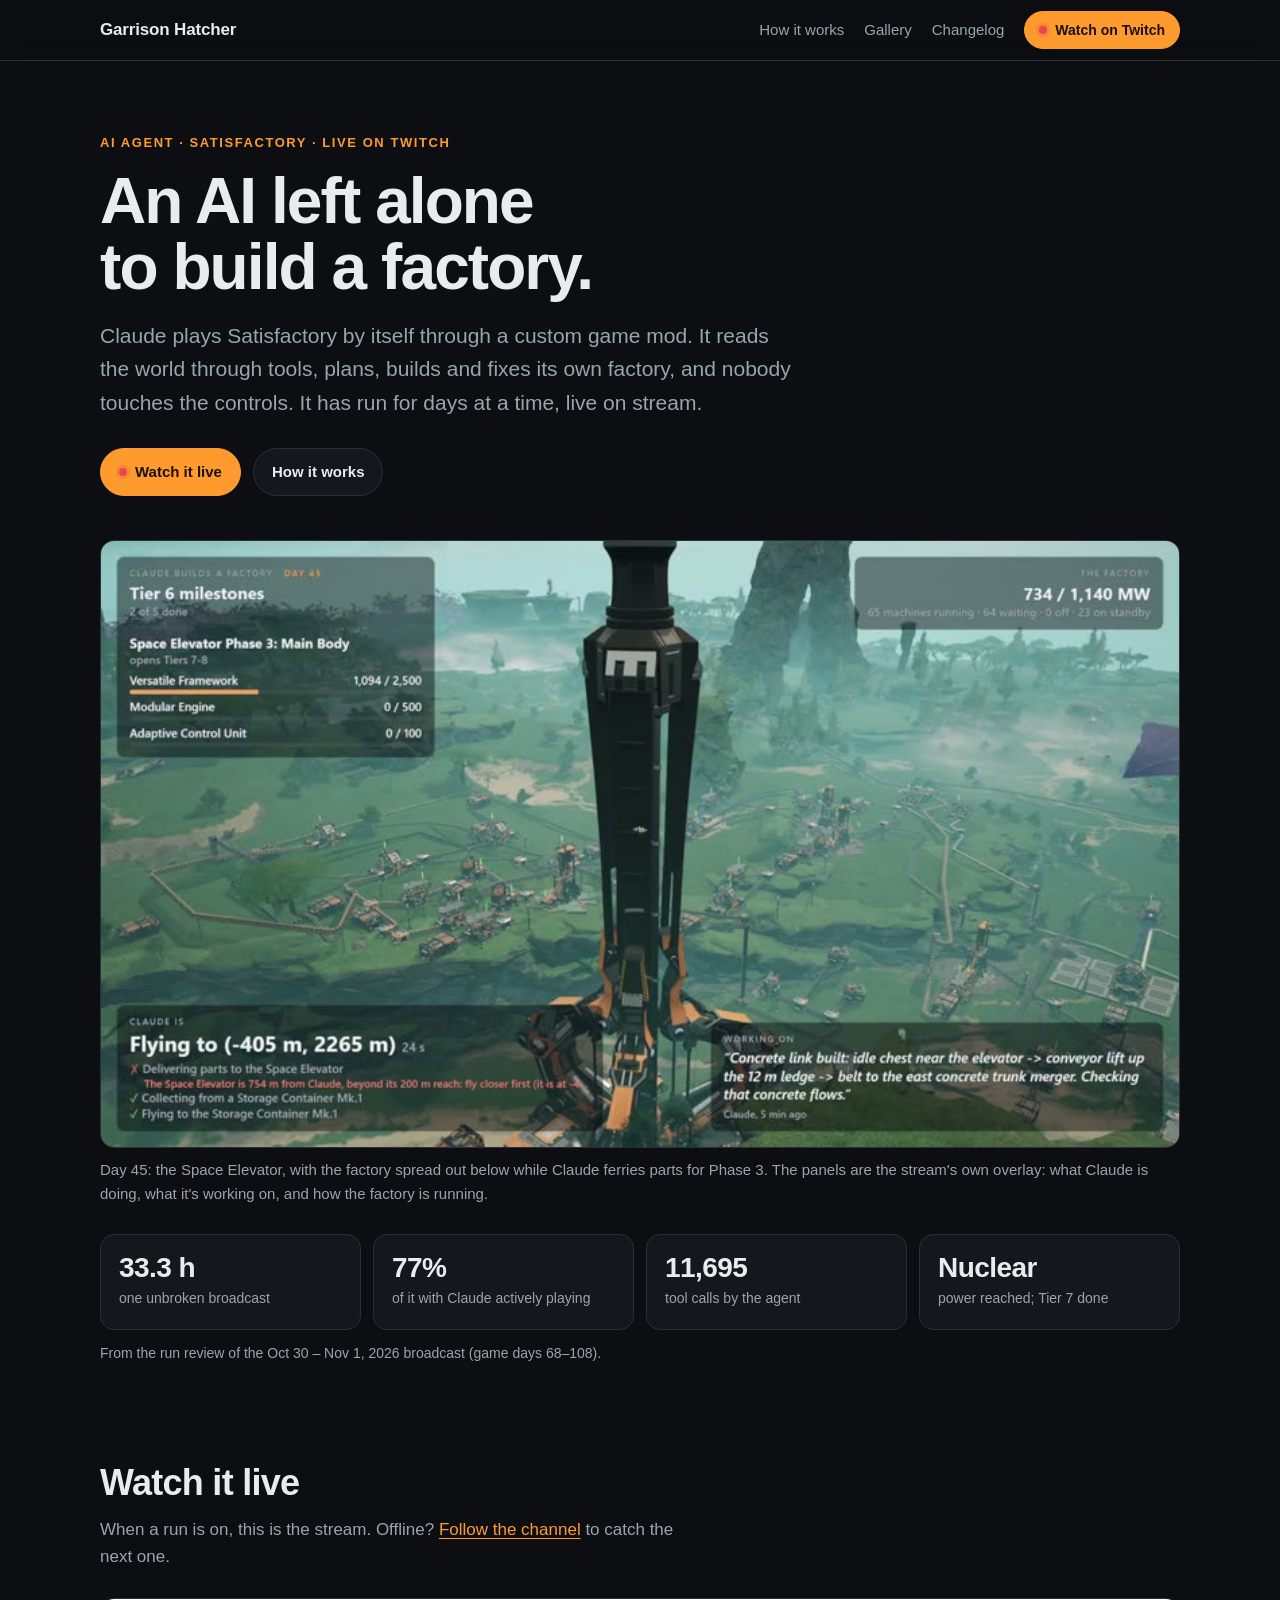
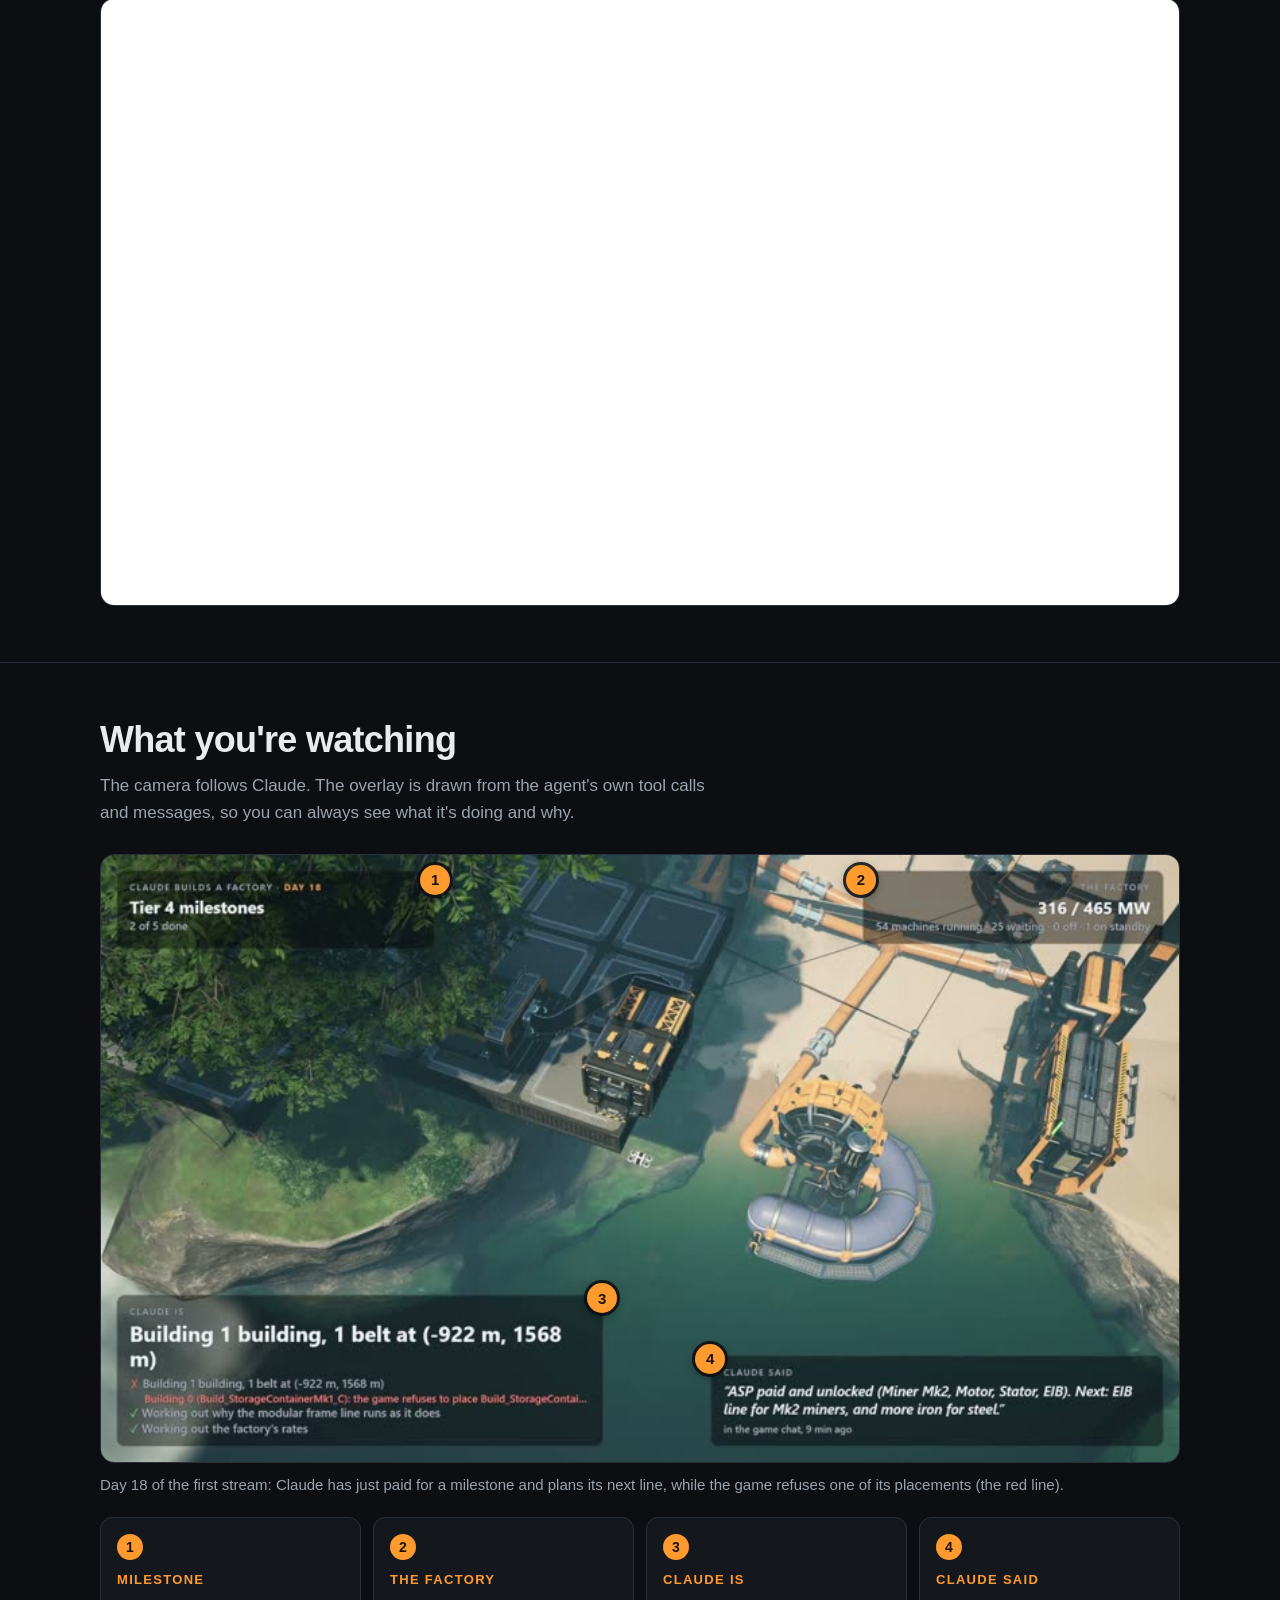
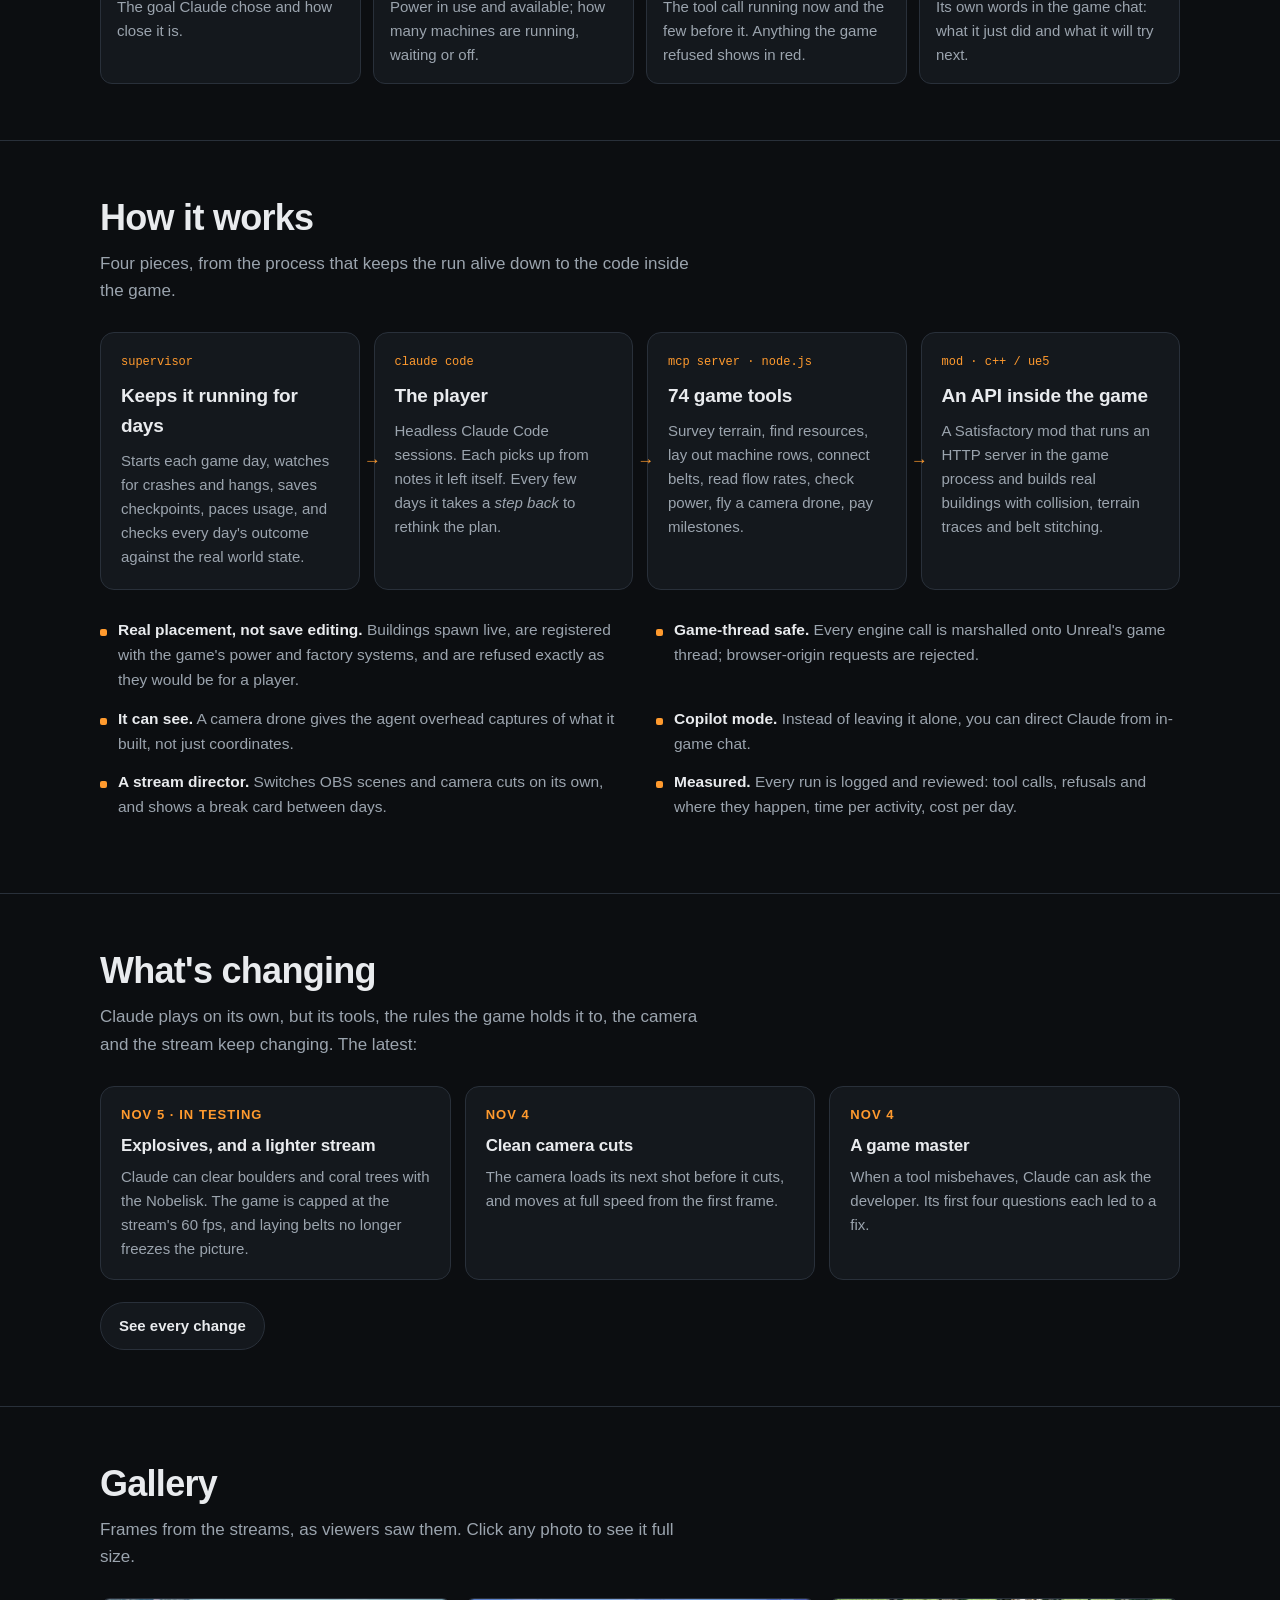
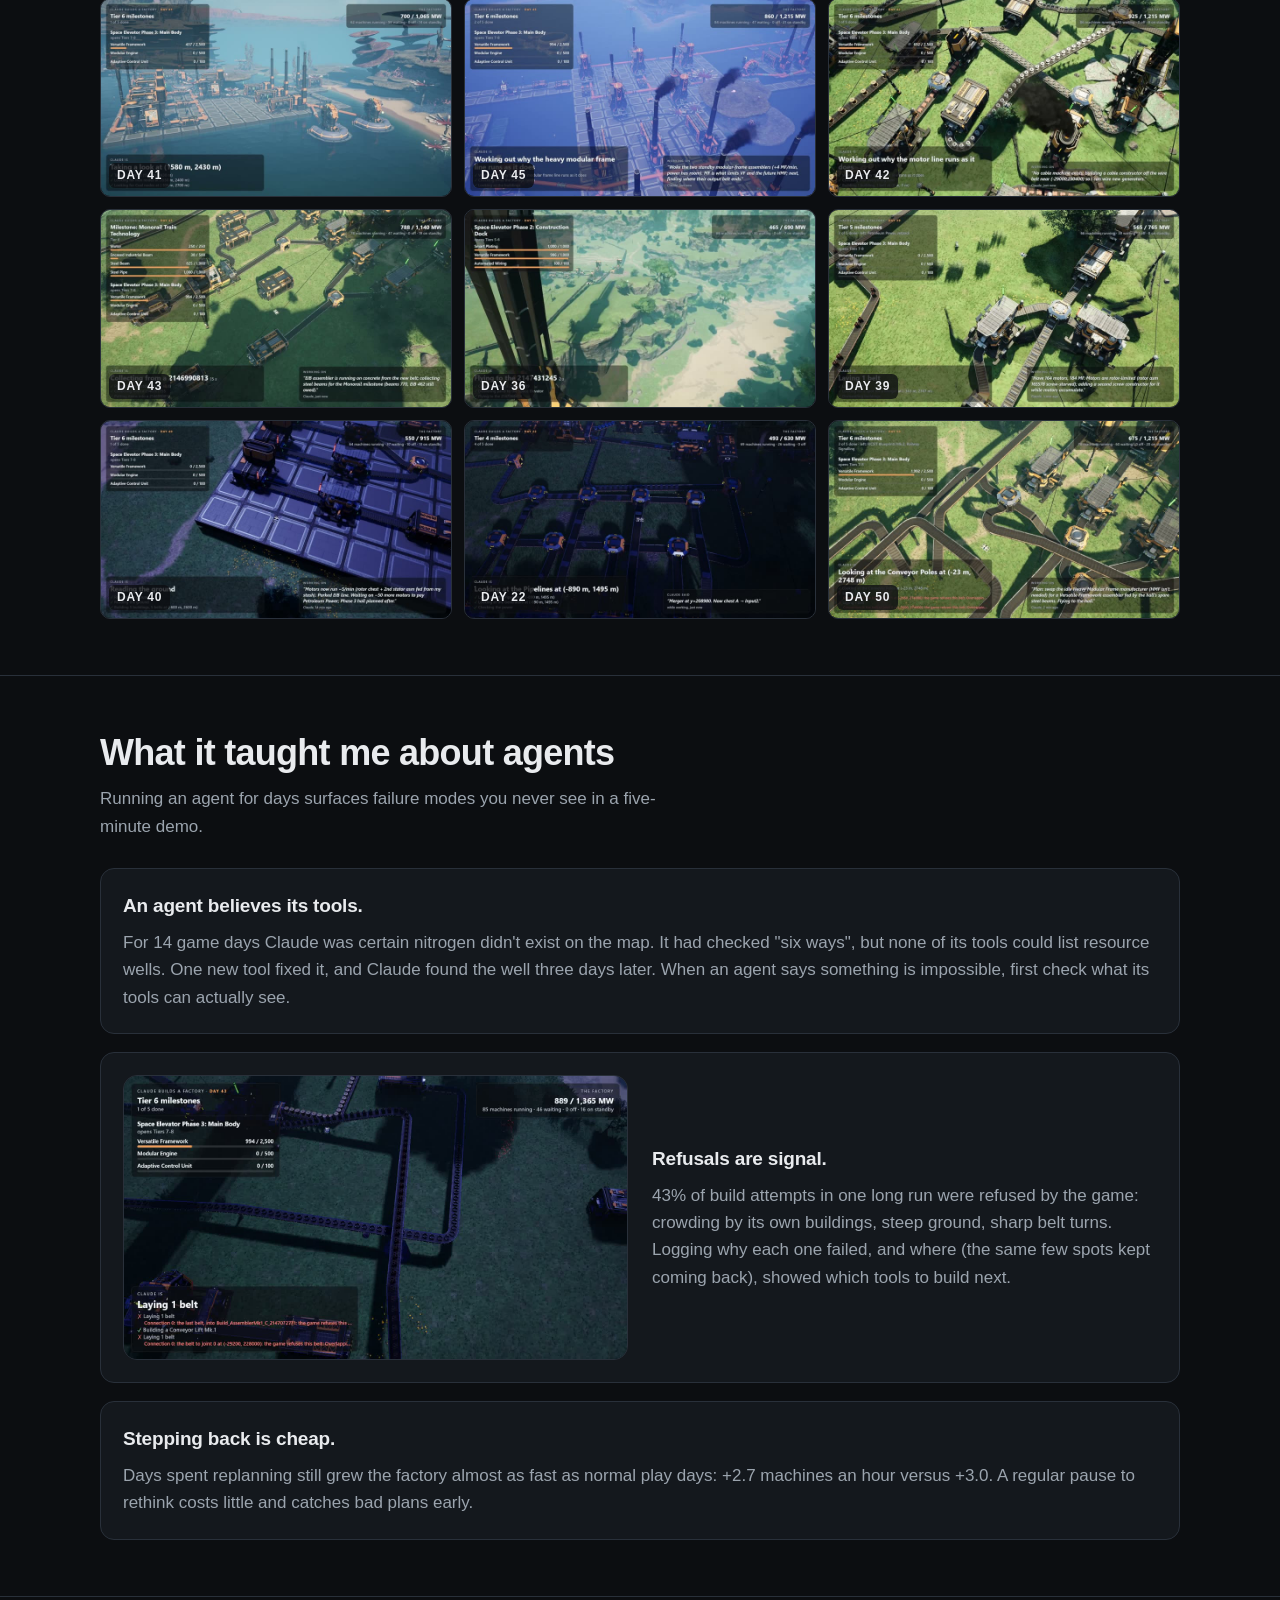
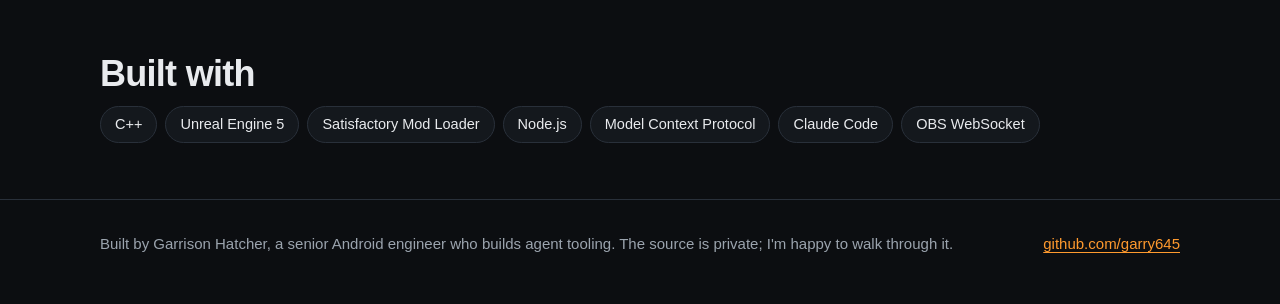
==== commit 408ea9de: "ClaudesFactory changelog: what changes, in plain words, newest first A changelog page at /claudes-fa" ====
--- a/claudes-factory/index.html
+++ b/claudes-factory/index.html
@@ -18,6 +18,7 @@
       <nav class="nav" aria-label="Page">
         <a class="hide-sm" href="#how">How it works</a>
         <a class="hide-sm" href="#gallery">Gallery</a>
+        <a class="hide-sm" href="changes/">Changelog</a>
         <a class="btn btn-sm btn-primary" href="https://www.twitch.tv/gamergarry645"><span class="live-dot" aria-hidden="true"></span>Watch on Twitch</a>
       </nav>
     </div>
@@ -124,6 +125,19 @@
           <li><b>A stream director.</b> Switches OBS scenes and camera cuts on its own, and shows a break card between days.</li>
           <li><b>Measured.</b> Every run is logged and reviewed: tool calls, refusals and where they happen, time per activity, cost per day.</li>
         </ul>
+      </div>
+    </section>
+
+    <section id="changes">
+      <div class="wrap">
+        <h2>What's changing</h2>
+        <p class="section-intro">Claude plays on its own, but its tools, the rules the game holds it to, the camera and the stream keep changing. The latest:</p>
+        <ul class="cl-recent">
+          <li><time datetime="2026-11-05">Nov 5 · in testing</time><b>Explosives, and a lighter stream</b><span>Claude can clear boulders and coral trees with the Nobelisk. The game is capped at the stream's 60 fps, and laying belts no longer freezes the picture.</span></li>
+          <li><time datetime="2026-11-04">Nov 4</time><b>Clean camera cuts</b><span>The camera loads its next shot before it cuts, and moves at full speed from the first frame.</span></li>
+          <li><time datetime="2026-11-04">Nov 4</time><b>A game master</b><span>When a tool misbehaves, Claude can ask the developer. Its first four questions each led to a fix.</span></li>
+        </ul>
+        <a class="btn" href="changes/">See every change</a>
       </div>
     </section>
 
--- a/assets/site.css
+++ b/assets/site.css
@@ -225,3 +225,39 @@
   html { scroll-behavior: auto; }
   .btn, .photo img { transition: none; }
 }
+
+/* Changelog */
+.cl-hero { padding-bottom: 8px; }
+.cl-legend { list-style: none; padding: 0; margin: 0; display: flex; flex-wrap: wrap; gap: 10px 20px; color: var(--muted); font-size: 14.5px; }
+.cl-legend li { display: flex; align-items: center; gap: 8px; }
+.cl { padding: 8px 0 64px; }
+section.cl-release { display: grid; grid-template-columns: 150px 1fr; gap: 28px; padding: 40px 0; }
+.cl-when { position: sticky; top: 84px; align-self: start; display: flex; flex-direction: column; align-items: flex-start; gap: 6px; }
+.cl-when time { font-weight: 700; font-size: 20px; letter-spacing: -.01em; }
+.cl-days { color: var(--muted); font-size: 14px; }
+.cl-status { font-size: 12px; font-weight: 650; letter-spacing: .08em; text-transform: uppercase; color: var(--accent-ink); background: var(--accent); padding: 2px 8px; border-radius: 6px; }
+.cl-body { min-width: 0; }
+.cl-body h2 { font-size: clamp(22px, 2.6vw, 28px); margin-bottom: 10px; }
+.cl-intro { color: var(--muted); margin: 0 0 16px; max-width: 64ch; }
+.cl-items { list-style: none; padding: 0; margin: 0; display: grid; gap: 10px; }
+.cl-items li { display: grid; grid-template-columns: 112px 1fr; gap: 14px; align-items: start; background: var(--surface); border: 1px solid var(--border); border-radius: 12px; padding: 14px 16px; color: var(--muted); font-size: 15.5px; }
+.cl-items b { color: var(--text); font-weight: 600; }
+.cl-tag { display: inline-block; justify-self: start; font-family: var(--mono); font-size: 12px; line-height: 1.5; padding: 2px 8px; border-radius: 6px; border: 1px solid var(--border); background: var(--surface-2); white-space: nowrap; }
+.t-tools { color: var(--accent); }
+.t-rules { color: #f2777a; }
+.t-camera { color: #7cc4fa; }
+.t-stream { color: #b9a4ff; }
+.t-run { color: #8fd19e; }
+.t-perf { color: #f2d06b; }
+.cl-foot { color: var(--muted); font-size: 15px; border-top: 1px solid var(--border); padding-top: 24px; margin: 0; }
+.cl-recent { list-style: none; padding: 0; margin: 0 0 22px; display: grid; grid-template-columns: repeat(3, 1fr); gap: 14px; }
+.cl-recent li { background: var(--surface); border: 1px solid var(--border); border-radius: var(--radius); padding: 18px 20px; display: flex; flex-direction: column; gap: 6px; }
+.cl-recent time { color: var(--accent); font-size: 13px; font-weight: 650; letter-spacing: .08em; text-transform: uppercase; }
+.cl-recent b { font-size: 17px; letter-spacing: -.01em; }
+.cl-recent span { color: var(--muted); font-size: 15px; }
+@media (max-width: 860px) {
+  section.cl-release { grid-template-columns: 1fr; gap: 12px; padding: 32px 0; }
+  .cl-when { position: static; flex-direction: row; flex-wrap: wrap; align-items: center; gap: 10px; }
+  .cl-items li { grid-template-columns: 1fr; gap: 8px; }
+  .cl-recent { grid-template-columns: 1fr; }
+}
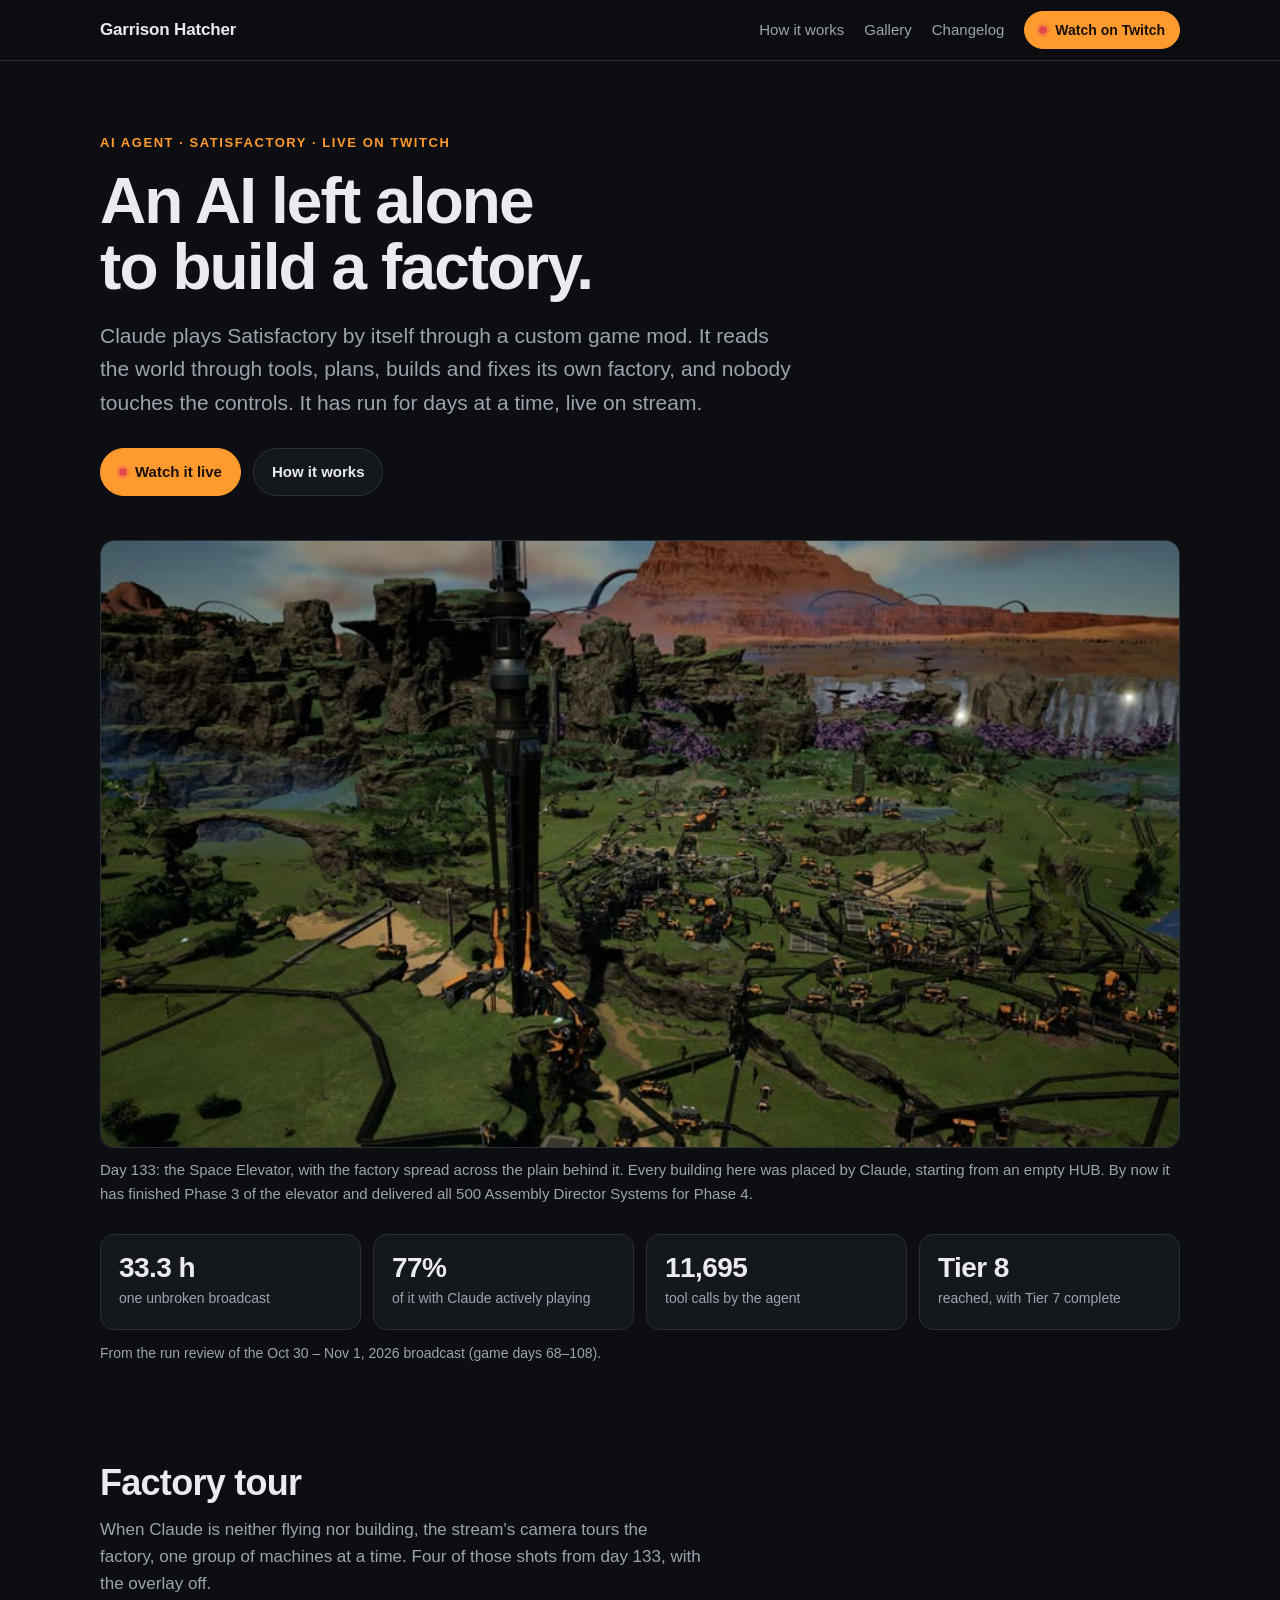
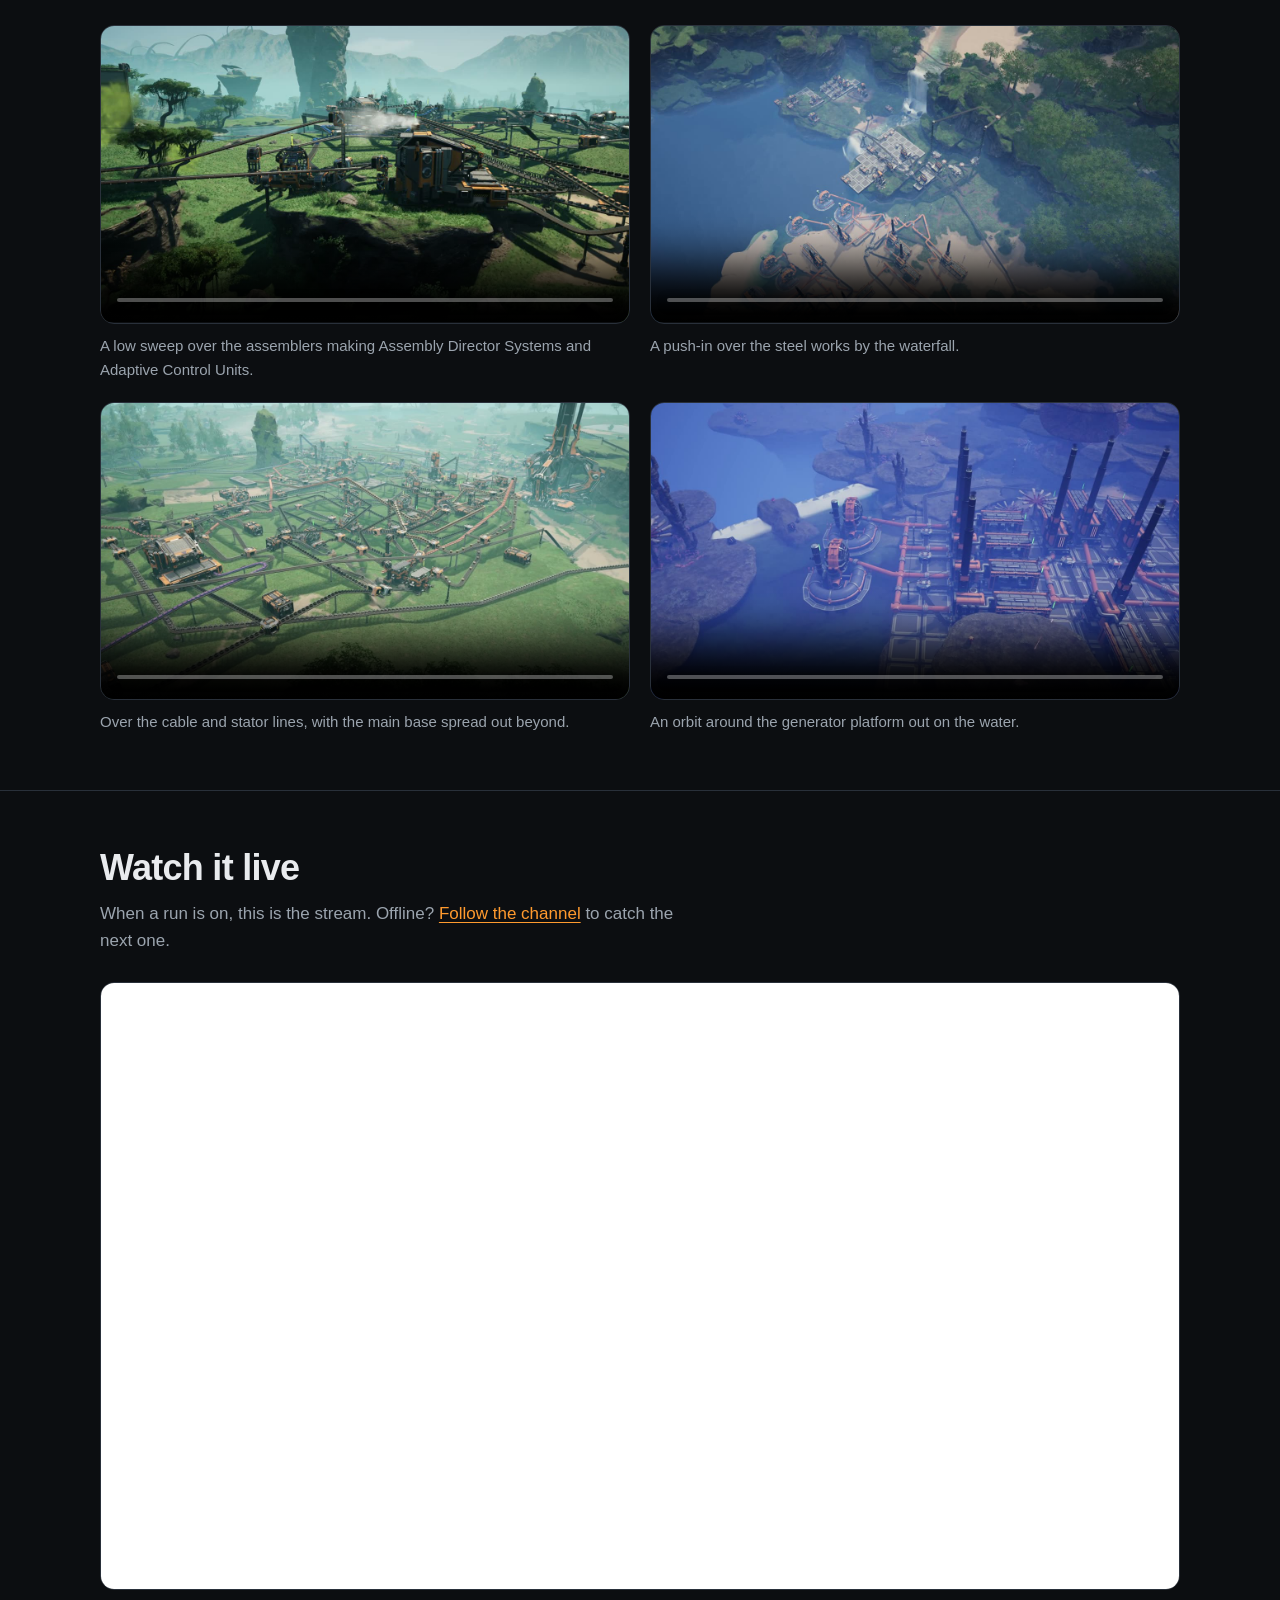
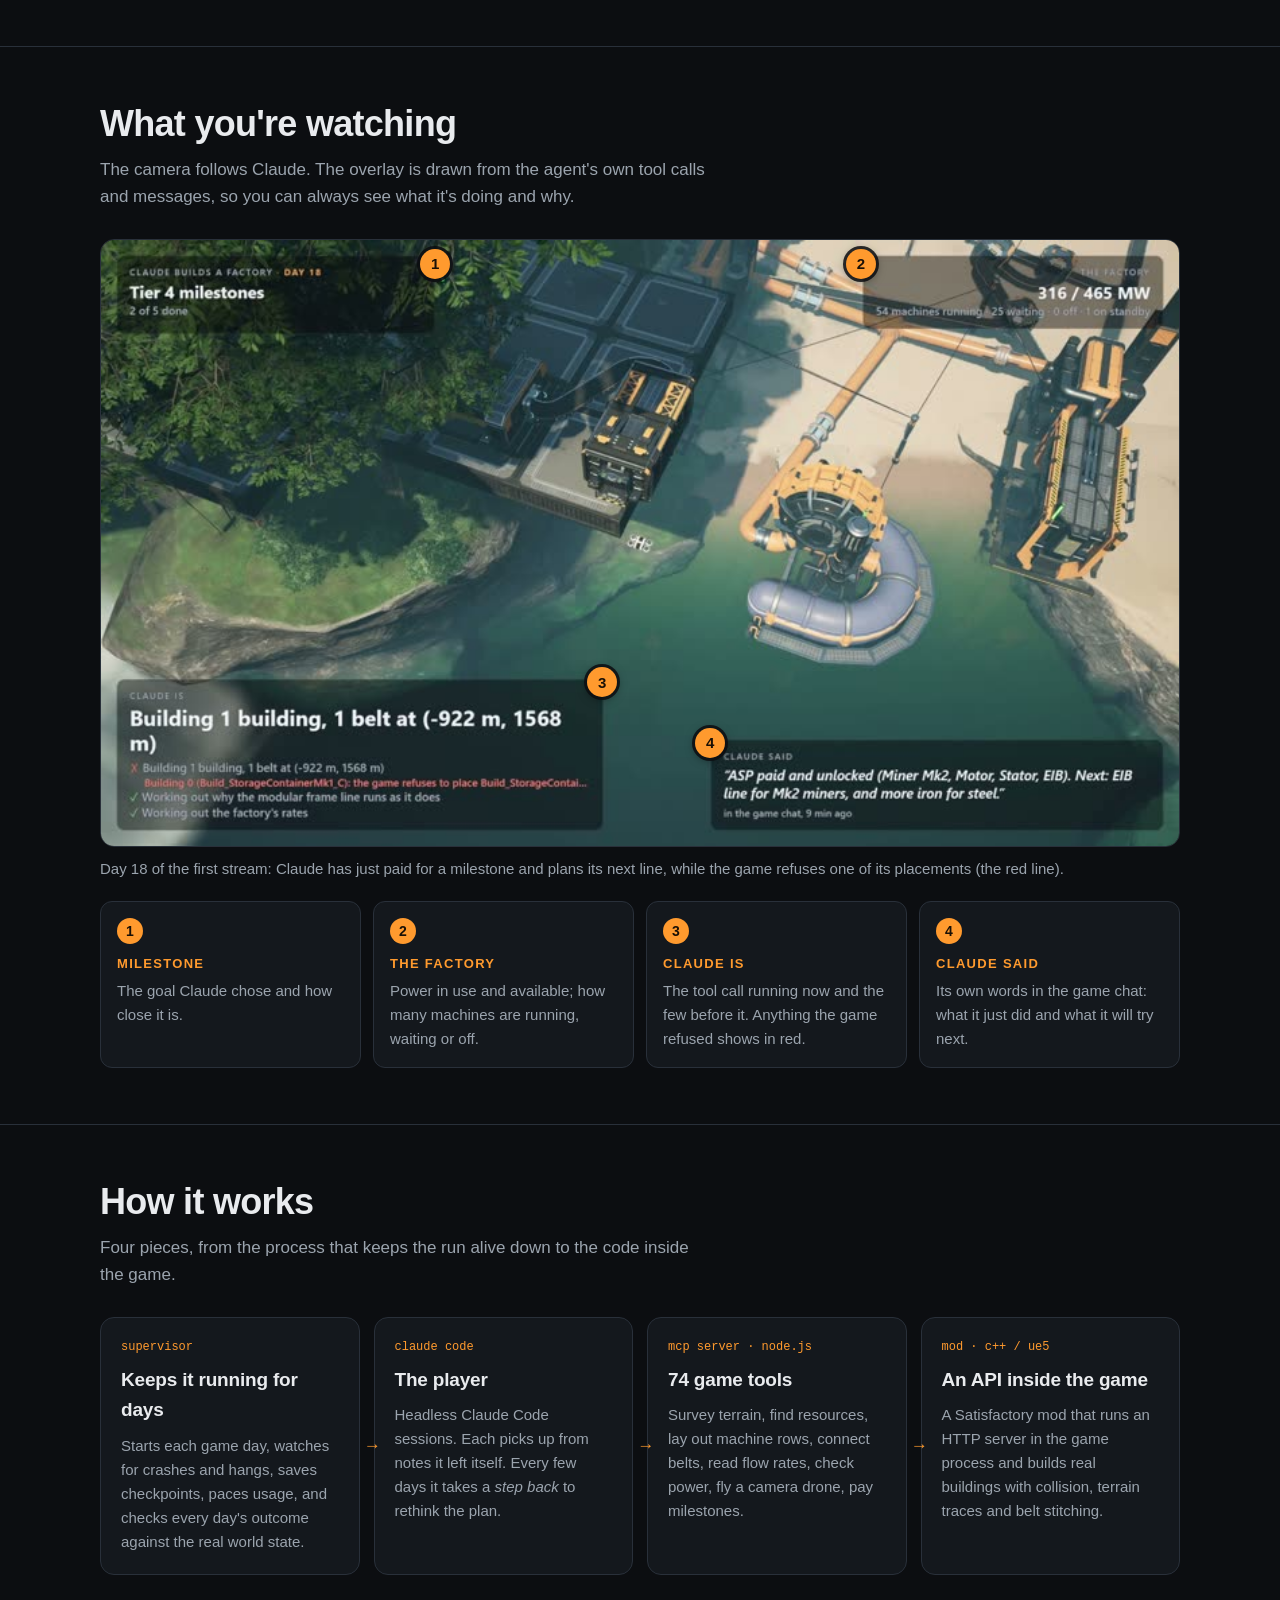
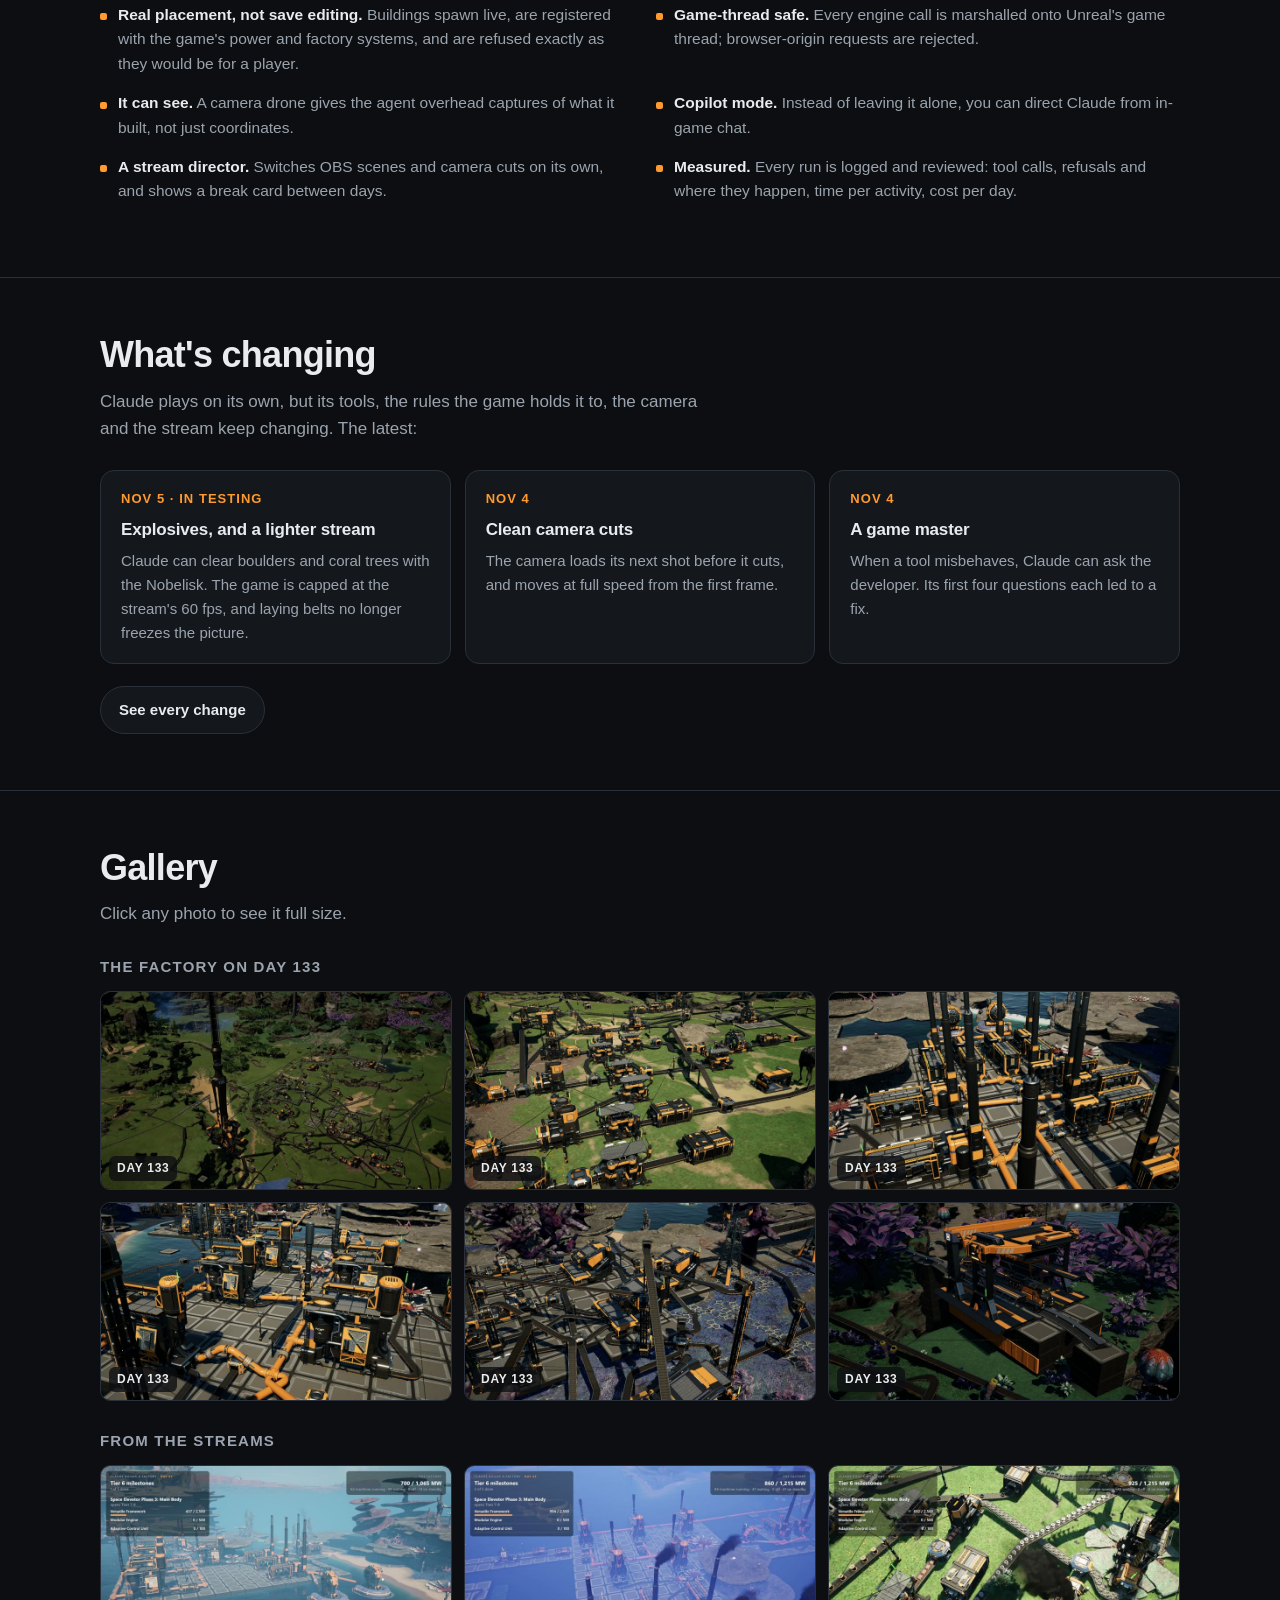
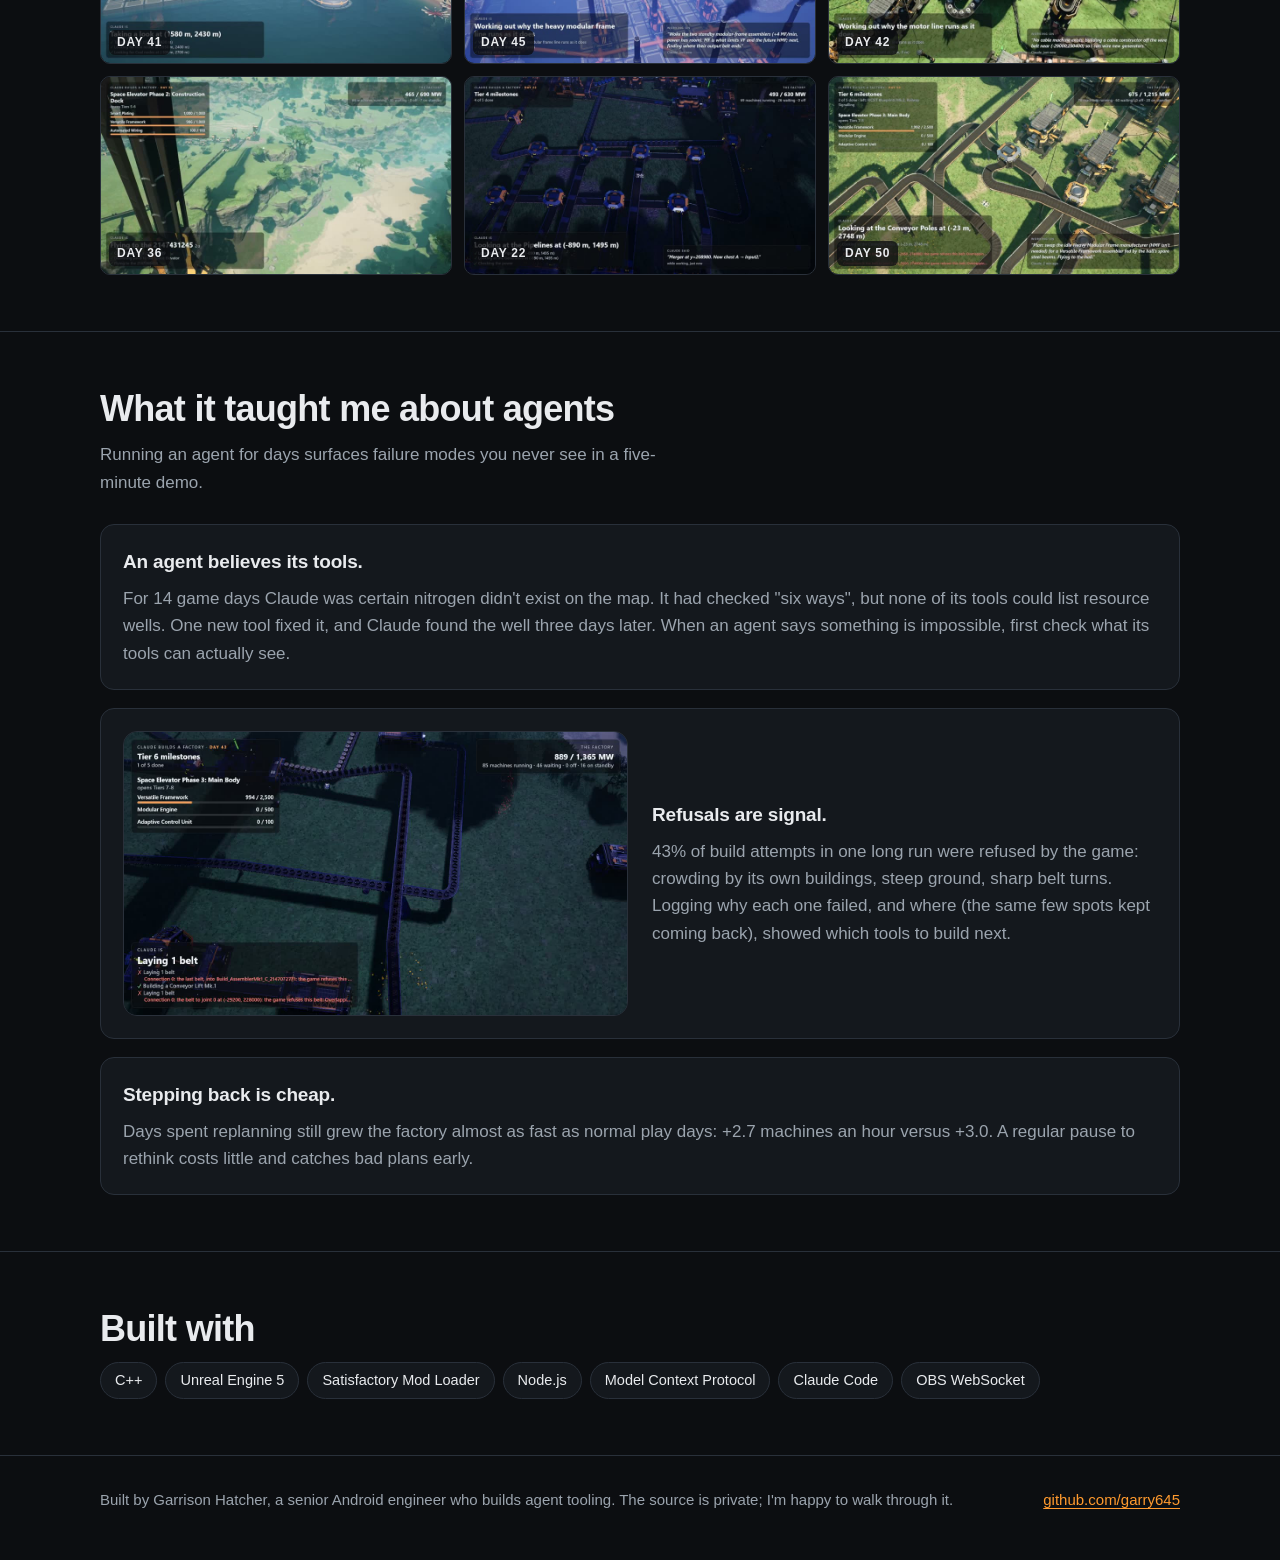
==== commit 21f4a733: "ClaudesFactory: day-133 hero, factory tour clips, clean gallery stills - Hero is now a clean day-133" ====
--- a/claudes-factory/index.html
+++ b/claudes-factory/index.html
@@ -7,7 +7,7 @@
   <meta name="description" content="Claude plays Satisfactory by itself through a custom game mod and an MCP server, live on Twitch for days at a time.">
   <meta property="og:title" content="ClaudesFactory — an AI left alone to build a factory">
   <meta property="og:description" content="Claude plays Satisfactory by itself through a custom game mod and an MCP server, live on Twitch.">
-  <meta property="og:image" content="https://garry645.github.io/claudes-factory/media/full/hero-space-elevator.jpg">
+  <meta property="og:image" content="https://garry645.github.io/claudes-factory/media/full/d133-hero-space-elevator.jpg">
   <meta property="og:type" content="website">
   <link rel="stylesheet" href="../assets/site.css">
 </head>
@@ -36,23 +36,64 @@
 
       <figure class="hero-media">
         <div class="media-frame">
-          <img src="media/full/hero-space-elevator.jpg"
-               srcset="media/thumb/hero-space-elevator.jpg 800w, media/full/hero-space-elevator.jpg 1920w"
+          <img src="media/full/d133-hero-space-elevator.jpg"
+               srcset="media/thumb/d133-hero-space-elevator.jpg 800w, media/full/d133-hero-space-elevator.jpg 1920w"
                sizes="(max-width: 1112px) calc(100vw - 32px), 1080px"
-               alt="The Space Elevator towering over the factory Claude built, with machines spread across the plain below"
+               alt="The Space Elevator in the foreground, with the factory Claude built spread across the plain behind it"
                width="1920" height="1080" fetchpriority="high">
         </div>
-        <figcaption>Day 45: the Space Elevator, with the factory spread out below while Claude ferries parts for Phase 3. The panels are the stream's own overlay: what Claude is doing, what it's working on, and how the factory is running.</figcaption>
+        <figcaption>Day 133: the Space Elevator, with the factory spread across the plain behind it. Every building here was placed by Claude, starting from an empty HUB. By now it has finished Phase 3 of the elevator and delivered all 500 Assembly Director Systems for Phase 4.</figcaption>
       </figure>
 
       <div class="stats" aria-label="One 33-hour stream, by the numbers">
         <div class="stat"><b>33.3 h</b><span>one unbroken broadcast</span></div>
         <div class="stat"><b>77%</b><span>of it with Claude actively playing</span></div>
         <div class="stat"><b>11,695</b><span>tool calls by the agent</span></div>
-        <div class="stat"><b>Nuclear</b><span>power reached; Tier 7 done</span></div>
+        <div class="stat"><b>Tier 8</b><span>reached, with Tier 7 complete</span></div>
       </div>
       <p class="stats-note">From the run review of the Oct 30 – Nov 1, 2026 broadcast (game days 68–108).</p>
     </div>
+
+    <section id="tour">
+      <div class="wrap">
+        <h2>Factory tour</h2>
+        <p class="section-intro">When Claude is neither flying nor building, the stream's camera tours the factory, one group of machines at a time. Four of those shots from day 133, with the overlay off.</p>
+        <div class="tour-grid">
+          <figure>
+            <div class="media-frame ratio-16x9">
+              <video class="tour-video" muted loop playsinline controls preload="none" poster="media/tour/tour-01-poster.jpg" aria-label="A low sweep over the assemblers making Assembly Director Systems">
+                <source src="media/tour/tour-01.mp4" type="video/mp4">
+              </video>
+            </div>
+            <figcaption>A low sweep over the assemblers making Assembly Director Systems and Adaptive Control Units.</figcaption>
+          </figure>
+          <figure>
+            <div class="media-frame ratio-16x9">
+              <video class="tour-video" muted loop playsinline controls preload="none" poster="media/tour/tour-02-poster.jpg" aria-label="A push-in over the steel works by the waterfall">
+                <source src="media/tour/tour-02.mp4" type="video/mp4">
+              </video>
+            </div>
+            <figcaption>A push-in over the steel works by the waterfall.</figcaption>
+          </figure>
+          <figure>
+            <div class="media-frame ratio-16x9">
+              <video class="tour-video" muted loop playsinline controls preload="none" poster="media/tour/tour-03-poster.jpg" aria-label="Over the cable and stator lines, with the main base beyond">
+                <source src="media/tour/tour-03.mp4" type="video/mp4">
+              </video>
+            </div>
+            <figcaption>Over the cable and stator lines, with the main base spread out beyond.</figcaption>
+          </figure>
+          <figure>
+            <div class="media-frame ratio-16x9">
+              <video class="tour-video" muted loop playsinline controls preload="none" poster="media/tour/tour-04-poster.jpg" aria-label="An orbit around the generator platform out on the water">
+                <source src="media/tour/tour-04.mp4" type="video/mp4">
+              </video>
+            </div>
+            <figcaption>An orbit around the generator platform out on the water.</figcaption>
+          </figure>
+        </div>
+      </div>
+    </section>
 
     <section id="live">
       <div class="wrap">
@@ -144,7 +185,29 @@
     <section id="gallery">
       <div class="wrap">
         <h2>Gallery</h2>
-        <p class="section-intro">Frames from the streams, as viewers saw them. Click any photo to see it full size.</p>
+        <p class="section-intro">Click any photo to see it full size.</p>
+        <h3 class="gallery-heading">The factory on day 133</h3>
+        <div class="photo-grid">
+          <a class="photo" href="media/full/d133-main-base.jpg" data-caption="Day 133: the main base around the Space Elevator, from above.">
+            <img src="media/thumb/d133-main-base.jpg" alt="Overhead view of the main base, with belts and machines spread around the Space Elevator" width="800" height="450" loading="lazy"><span>Day 133</span>
+          </a>
+          <a class="photo" href="media/full/d133-iron-line.jpg" data-caption="Day 133: the iron line near the HUB. Smelters and constructors make iron ingots, plates, rods and screws, joined by belts.">
+            <img src="media/thumb/d133-iron-line.jpg" alt="Smelters and constructors joined by conveyor belts on a grassy plain" width="800" height="450" loading="lazy"><span>Day 133</span>
+          </a>
+          <a class="photo" href="media/full/d133-coke-generators.jpg" data-caption="Day 133: a row of coal generators burning petroleum coke from the refineries next door. The factory has 30 coal generators in all.">
+            <img src="media/thumb/d133-coke-generators.jpg" alt="A row of coal generators with tall chimneys on a foundation platform" width="800" height="450" loading="lazy"><span>Day 133</span>
+          </a>
+          <a class="photo" href="media/full/d133-refineries.jpg" data-caption="Day 133: oil refineries making petroleum coke and plastic. There are 18 refineries in the factory.">
+            <img src="media/thumb/d133-refineries.jpg" alt="Oil refineries connected by orange pipes on a platform by the water" width="800" height="450" loading="lazy"><span>Day 133</span>
+          </a>
+          <a class="photo" href="media/full/d133-supercomputer-line.jpg" data-caption="Day 133: manufacturers making computers, supercomputers and high-speed connectors, fed by a circuit board assembler.">
+            <img src="media/thumb/d133-supercomputer-line.jpg" alt="Manufacturers and an assembler joined by belts among purple alien plants" width="800" height="450" loading="lazy"><span>Day 133</span>
+          </a>
+          <a class="photo" href="media/full/d133-train-station.jpg" data-caption="Day 133: one of the three train stations Claude built, with a train in it.">
+            <img src="media/thumb/d133-train-station.jpg" alt="A train station with a train, surrounded by alien plants" width="800" height="450" loading="lazy"><span>Day 133</span>
+          </a>
+        </div>
+        <h3 class="gallery-heading">From the streams</h3>
         <div class="photo-grid">
           <a class="photo" href="media/full/g-lake-refinery.jpg" data-caption="Day 41: refineries on a platform Claude built out on the lake, for rubber and coke. 700 of 1,065 MW in use.">
             <img src="media/thumb/g-lake-refinery.jpg" alt="Refineries with tall chimneys on a foundation platform built out over a lake" width="800" height="450" loading="lazy"><span>Day 41</span>
@@ -155,17 +218,8 @@
           <a class="photo" href="media/full/g-coal-power.jpg" data-caption="Day 42: belts weaving between machines. Claude notices it has no cable machine and builds one so it can wire up new generators.">
             <img src="media/thumb/g-coal-power.jpg" alt="Overhead view of conveyor belts weaving between machines and a smoking generator" width="800" height="450" loading="lazy"><span>Day 42</span>
           </a>
-          <a class="photo" href="media/full/g-monorail-line.jpg" data-caption="Day 43: a new production line feeding steel beams to the Monorail Train Technology milestone.">
-            <img src="media/thumb/g-monorail-line.jpg" alt="Constructors along a conveyor line on a grassy plain" width="800" height="450" loading="lazy"><span>Day 43</span>
-          </a>
           <a class="photo" href="media/full/g-elevator-down.jpg" data-caption="Day 36: looking down the Space Elevator while Claude delivers Phase 2 parts.">
             <img src="media/thumb/g-elevator-down.jpg" alt="View straight down the side of the Space Elevator to the landscape far below" width="800" height="450" loading="lazy"><span>Day 36</span>
-          </a>
-          <a class="photo" href="media/full/g-belts.jpg" data-caption="Day 39: Claude adds a second screw constructor after finding its motor line is short of rotors.">
-            <img src="media/thumb/g-belts.jpg" alt="Machines on stilts joined by conveyor belts over a green hillside" width="800" height="450" loading="lazy"><span>Day 39</span>
-          </a>
-          <a class="photo" href="media/full/g-platform.jpg" data-caption="Day 40: machines on a foundation platform at night, making motors for the Petroleum Power milestone.">
-            <img src="media/thumb/g-platform.jpg" alt="Machines on a lit foundation platform at night" width="800" height="450" loading="lazy"><span>Day 40</span>
           </a>
           <a class="photo" href="media/full/g-night-grid.jpg" data-caption="Day 22: the power plant's pipes and generators at night, from above. 493 of 630 MW in use.">
             <img src="media/thumb/g-night-grid.jpg" alt="Overhead night view of a grid of pipes and generators" width="800" height="450" loading="lazy"><span>Day 22</span>
@@ -245,6 +299,24 @@
       frame.allowFullscreen = true;
       frame.loading = "lazy";
       box.appendChild(frame);
+    })();
+
+    // Tour clips play muted while on screen and pause when scrolled away; reduced motion leaves them to the controls
+    (function () {
+      var clips = document.querySelectorAll(".tour-video");
+      if (!clips.length || !("IntersectionObserver" in window)) return;
+      if (window.matchMedia("(prefers-reduced-motion: reduce)").matches) return;
+      var seen = new IntersectionObserver(function (entries) {
+        entries.forEach(function (entry) {
+          var v = entry.target;
+          if (entry.isIntersecting) {
+            v.play().catch(function () {});
+          } else {
+            v.pause();
+          }
+        });
+      }, { threshold: 0.5 });
+      clips.forEach(function (v) { seen.observe(v); });
     })();
 
     // Gallery: each photo links to its full-size image, so without JS it still opens; with JS it opens in the viewer
--- a/assets/site.css
+++ b/assets/site.css
@@ -132,7 +132,13 @@
 .details li::before { content: ""; position: absolute; left: 0; top: .7em; width: 7px; height: 7px; border-radius: 2px; background: var(--accent); }
 .details b { color: var(--text); font-weight: 600; }
 
+/* Factory tour clips */
+.tour-grid { display: grid; grid-template-columns: repeat(2, 1fr); gap: 20px; }
+.tour-grid video { width: 100%; height: 100%; object-fit: cover; }
+
 /* Photo gallery */
+.gallery-heading { font-size: 15px; letter-spacing: .08em; text-transform: uppercase; color: var(--muted); margin: 28px 0 12px; }
+.section-intro + .gallery-heading { margin-top: 0; }
 .photo-grid { display: grid; grid-template-columns: repeat(3, 1fr); gap: 12px; }
 .photo { position: relative; display: block; border-radius: 10px; overflow: hidden; border: 1px solid var(--border); background: #000; }
 .photo img { width: 100%; aspect-ratio: 16 / 9; object-fit: cover; transition: transform .25s ease, opacity .25s ease; }
@@ -210,6 +216,7 @@
   .stage:not(:last-child)::after { content: "↓"; right: 50%; top: auto; bottom: -14px; transform: translate(50%, 50%); }
   .details, .cards { grid-template-columns: 1fr; }
   .photo-grid { grid-template-columns: repeat(2, 1fr); gap: 8px; }
+  .tour-grid { grid-template-columns: 1fr; }
   .photo:last-child:nth-child(odd) { grid-column: 1 / -1; }
   #lightbox figure { max-width: 100vw; padding: 0 8px; }
   .lb-nav { top: auto; bottom: 16px; transform: none; }
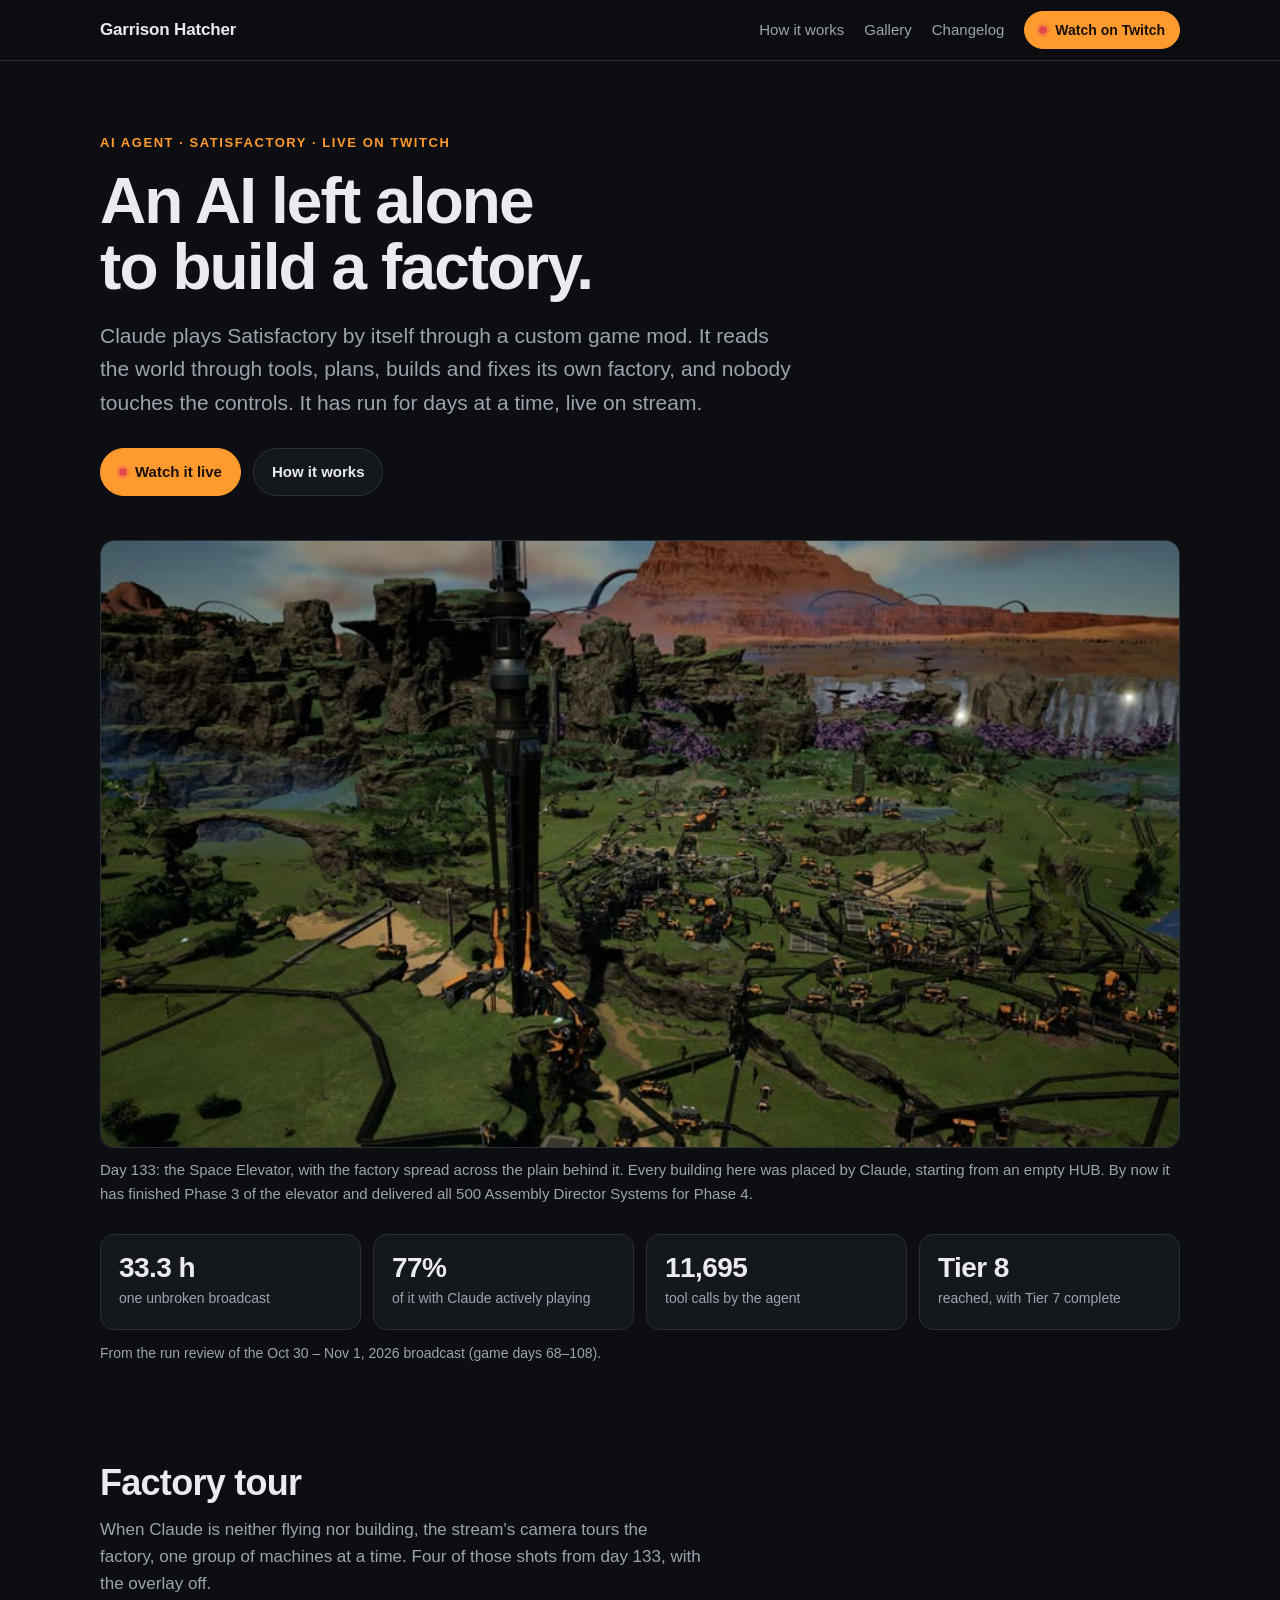
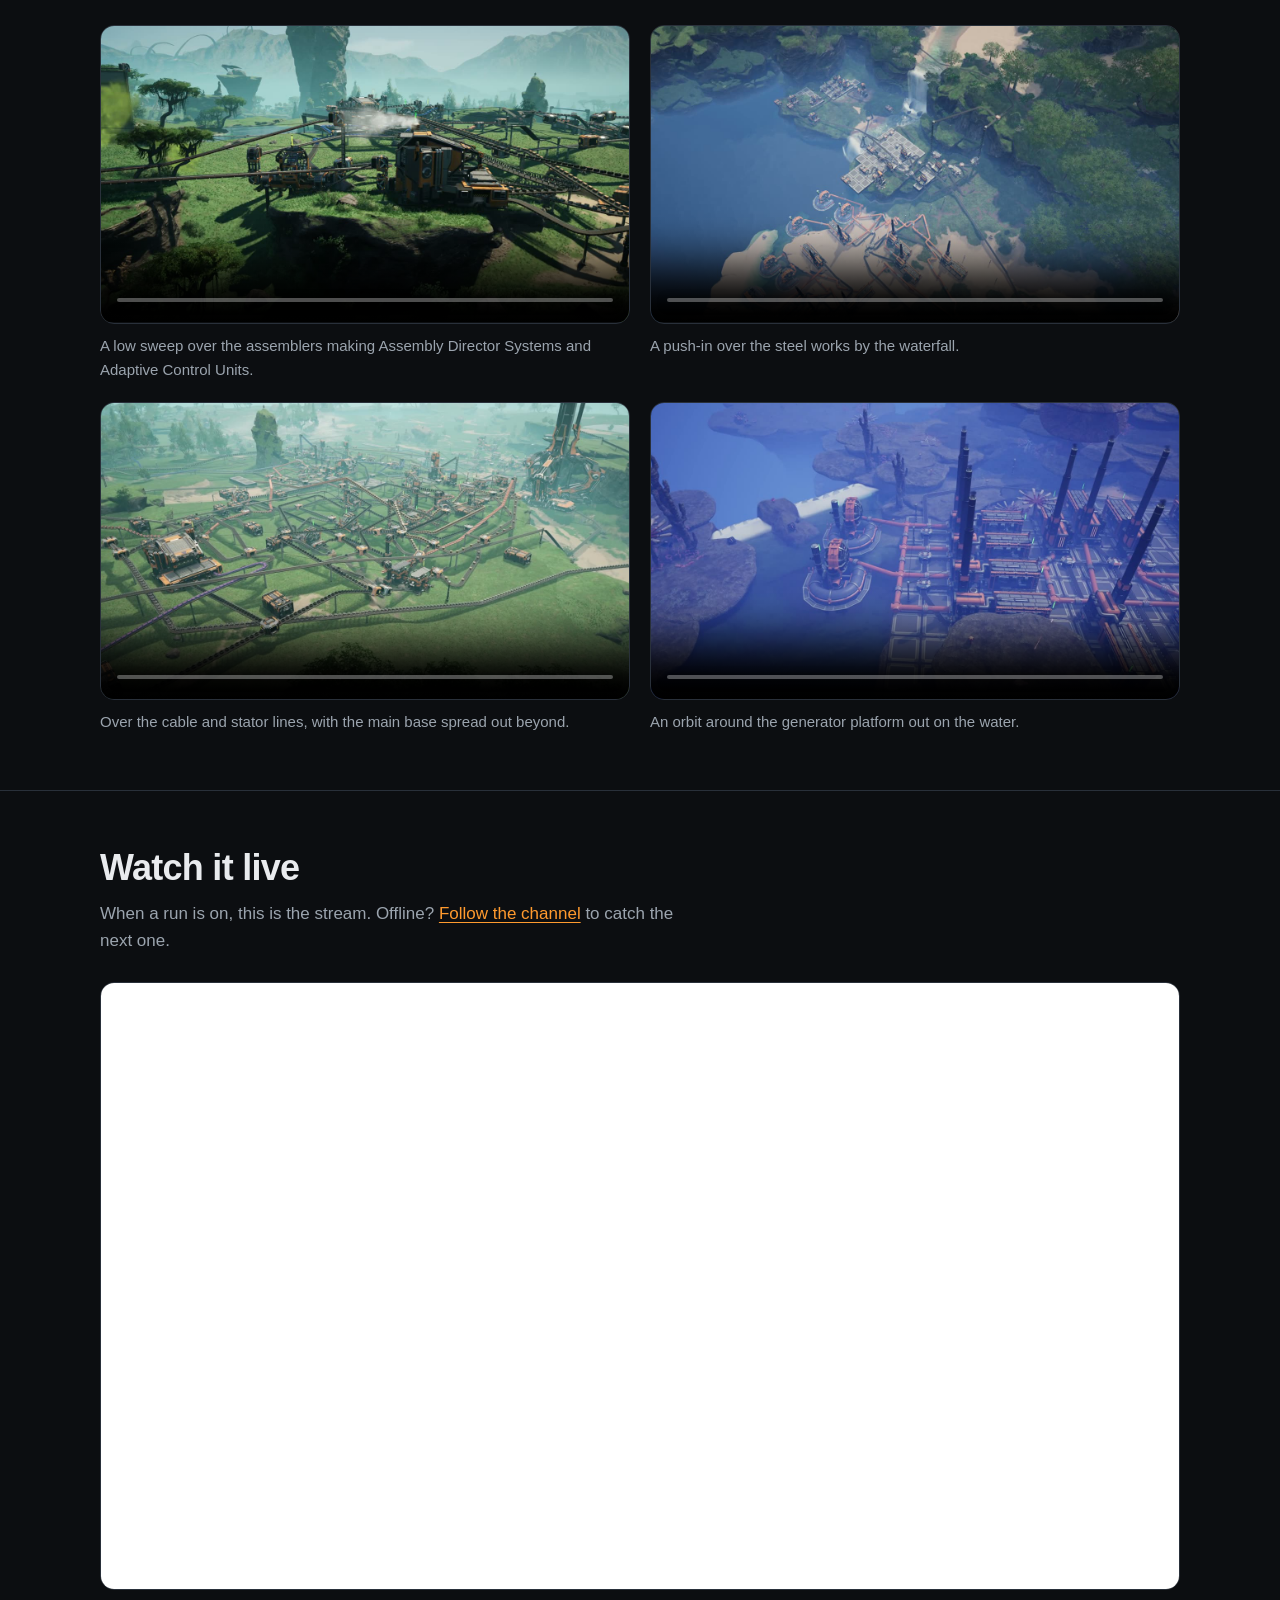
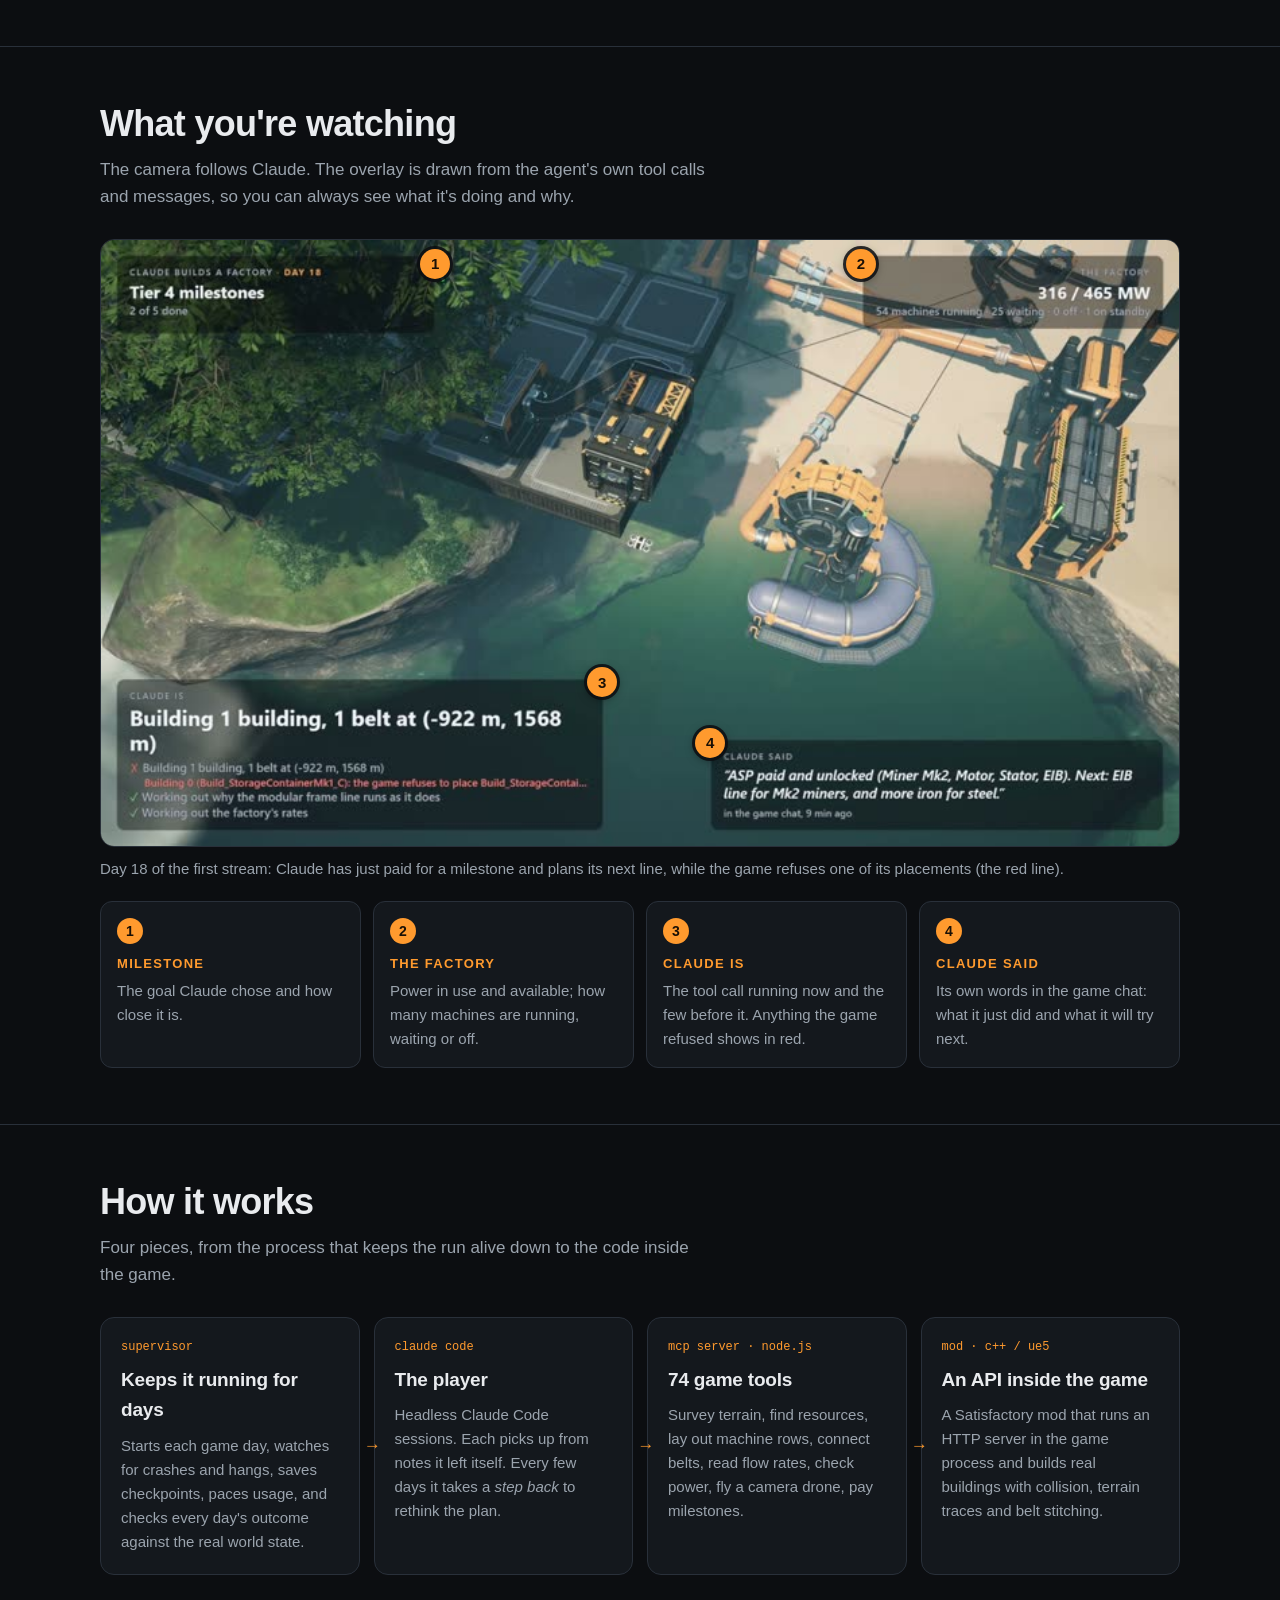
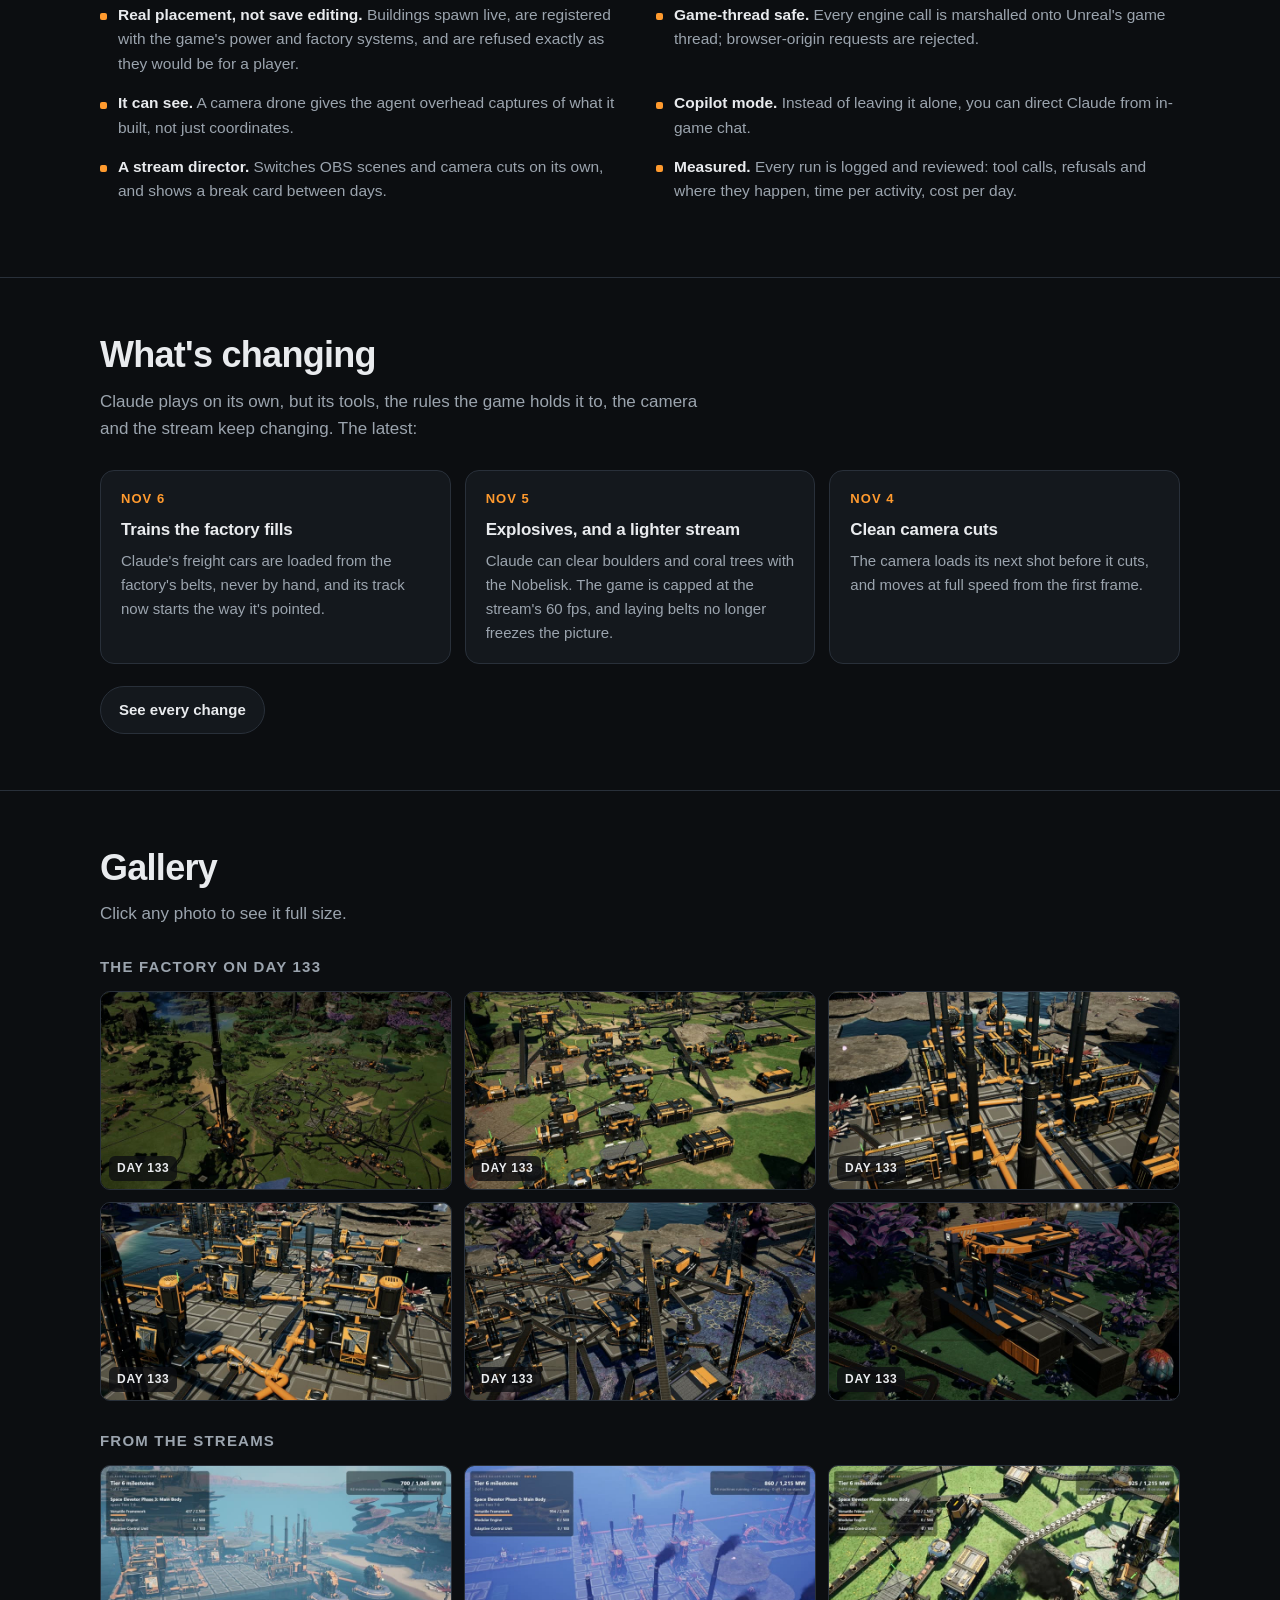
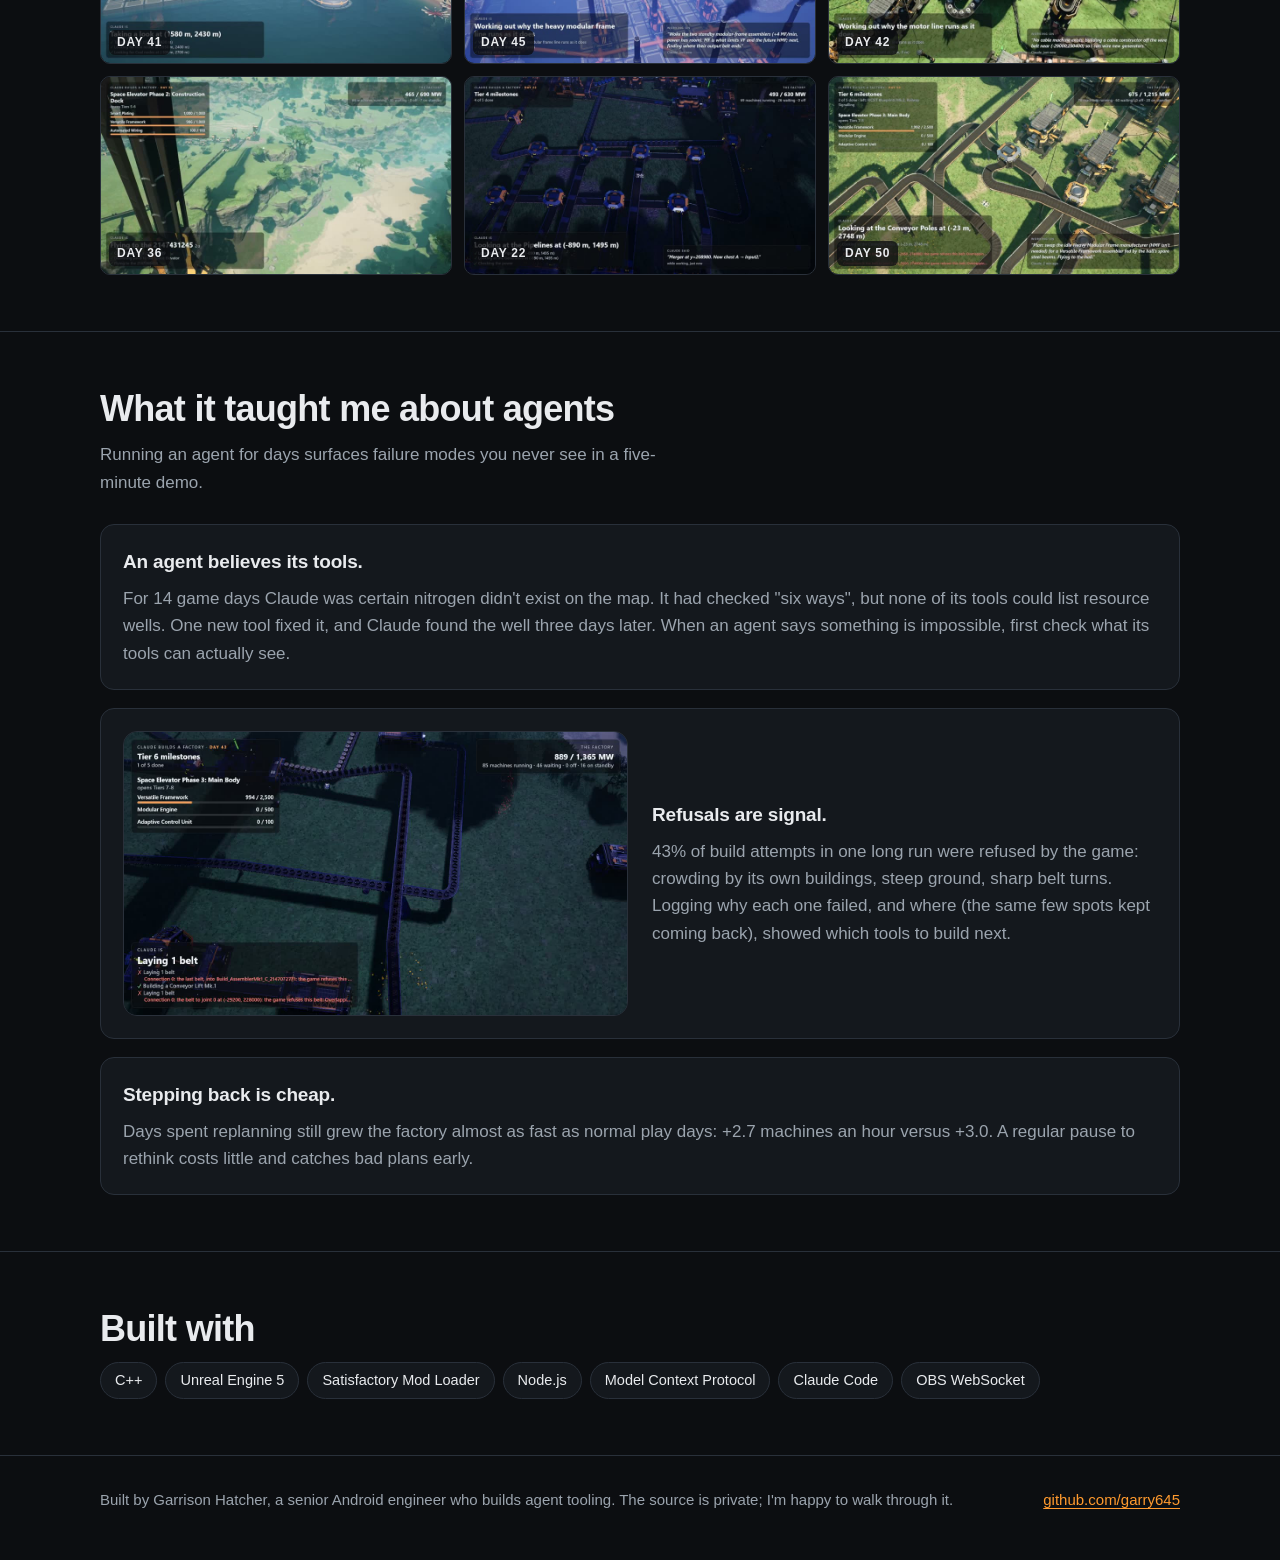
==== commit acb47ee8: "Changelog: Nov 6, track that goes where it's planned; Nov 5 tested for the next run Co-Authored-By: " ====
--- a/claudes-factory/index.html
+++ b/claudes-factory/index.html
@@ -174,9 +174,9 @@
         <h2>What's changing</h2>
         <p class="section-intro">Claude plays on its own, but its tools, the rules the game holds it to, the camera and the stream keep changing. The latest:</p>
         <ul class="cl-recent">
-          <li><time datetime="2026-11-05">Nov 5 · in testing</time><b>Explosives, and a lighter stream</b><span>Claude can clear boulders and coral trees with the Nobelisk. The game is capped at the stream's 60 fps, and laying belts no longer freezes the picture.</span></li>
+          <li><time datetime="2026-11-06">Nov 6</time><b>Trains the factory fills</b><span>Claude's freight cars are loaded from the factory's belts, never by hand, and its track now starts the way it's pointed.</span></li>
+          <li><time datetime="2026-11-05">Nov 5</time><b>Explosives, and a lighter stream</b><span>Claude can clear boulders and coral trees with the Nobelisk. The game is capped at the stream's 60 fps, and laying belts no longer freezes the picture.</span></li>
           <li><time datetime="2026-11-04">Nov 4</time><b>Clean camera cuts</b><span>The camera loads its next shot before it cuts, and moves at full speed from the first frame.</span></li>
-          <li><time datetime="2026-11-04">Nov 4</time><b>A game master</b><span>When a tool misbehaves, Claude can ask the developer. Its first four questions each led to a fix.</span></li>
         </ul>
         <a class="btn" href="changes/">See every change</a>
       </div>
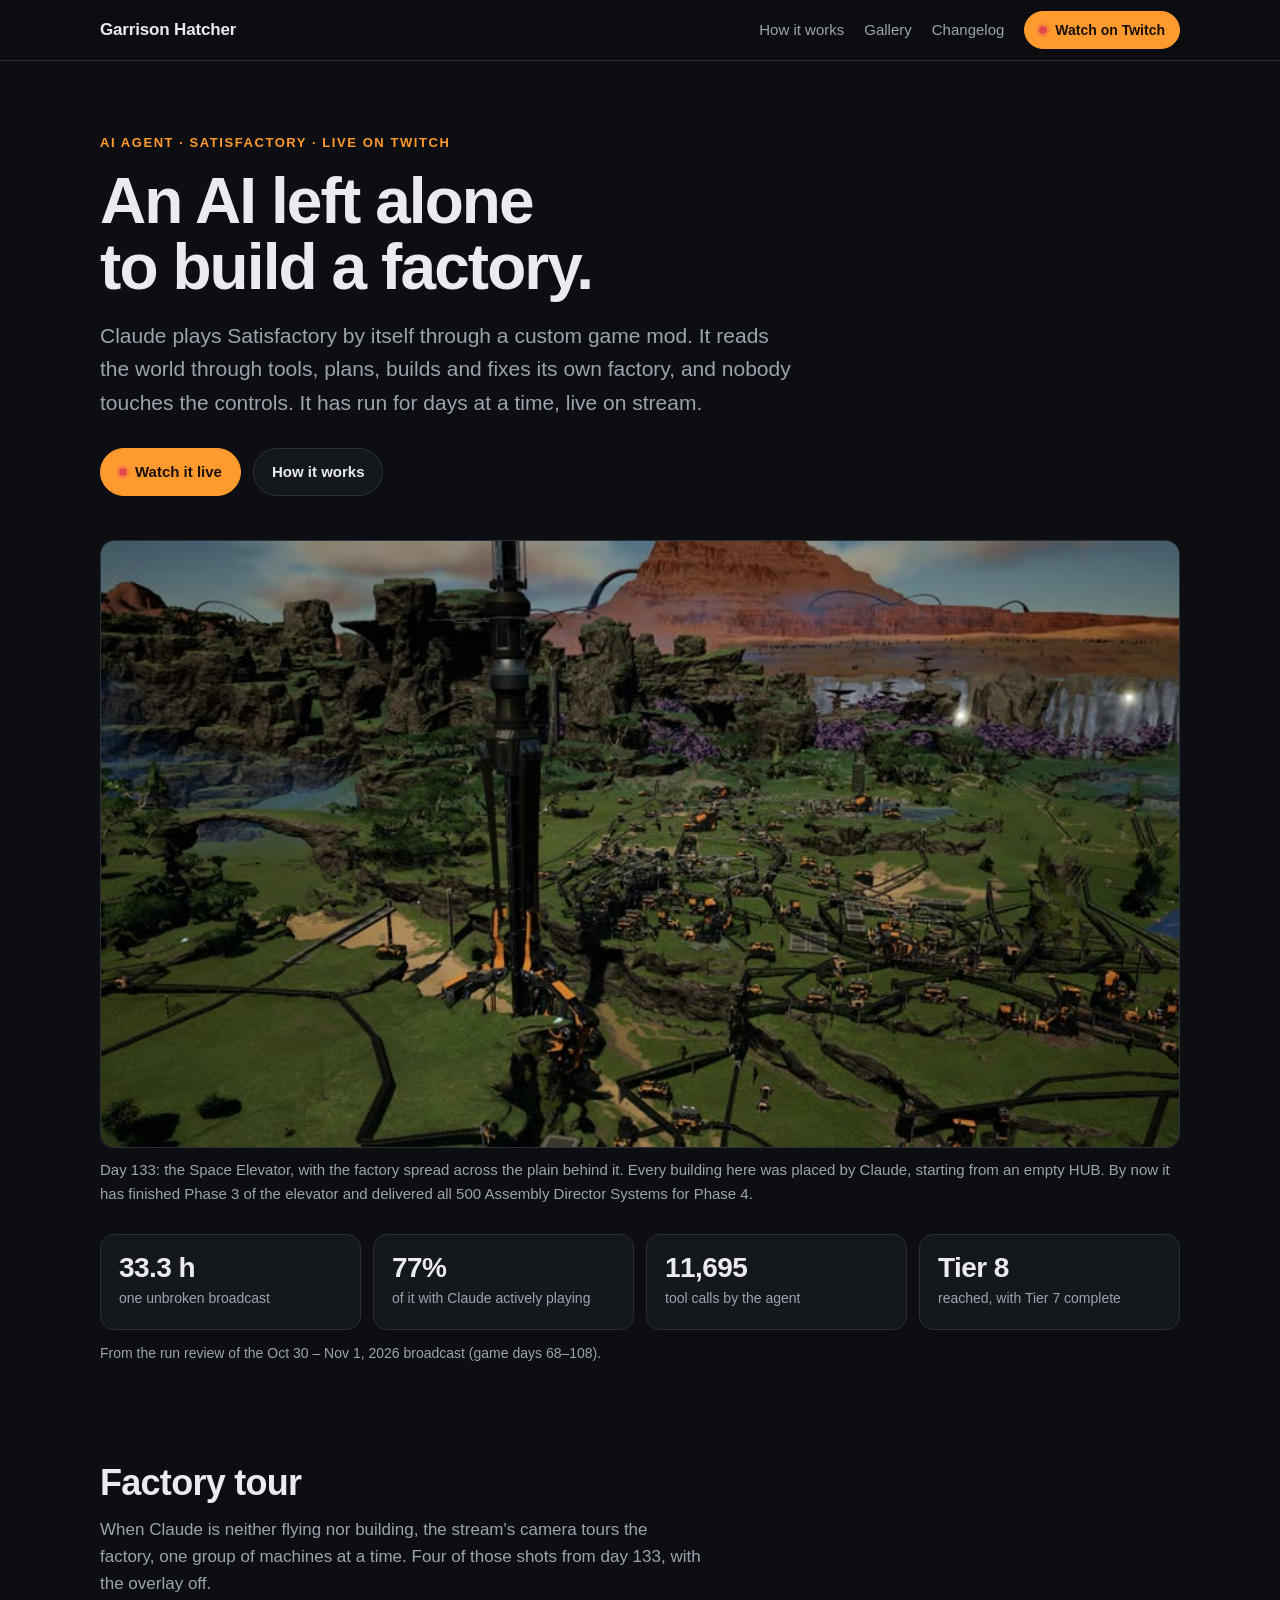
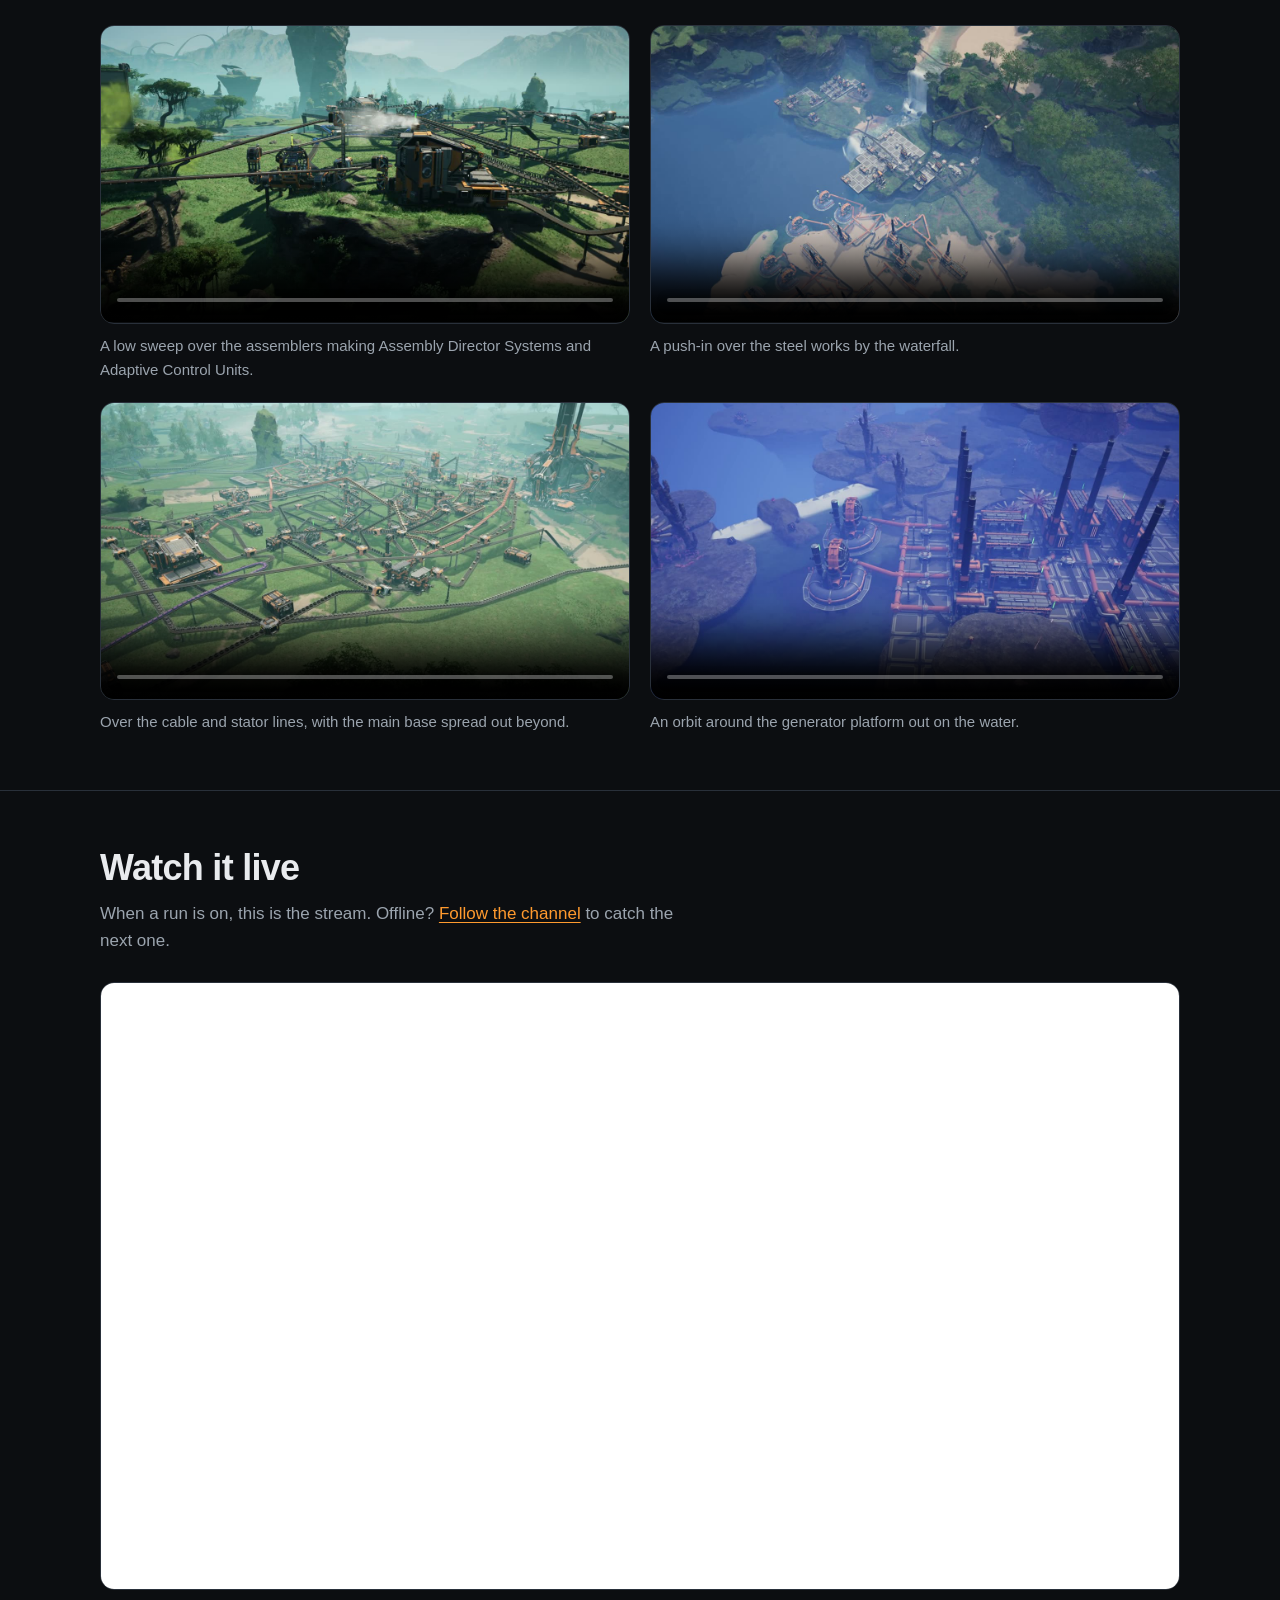
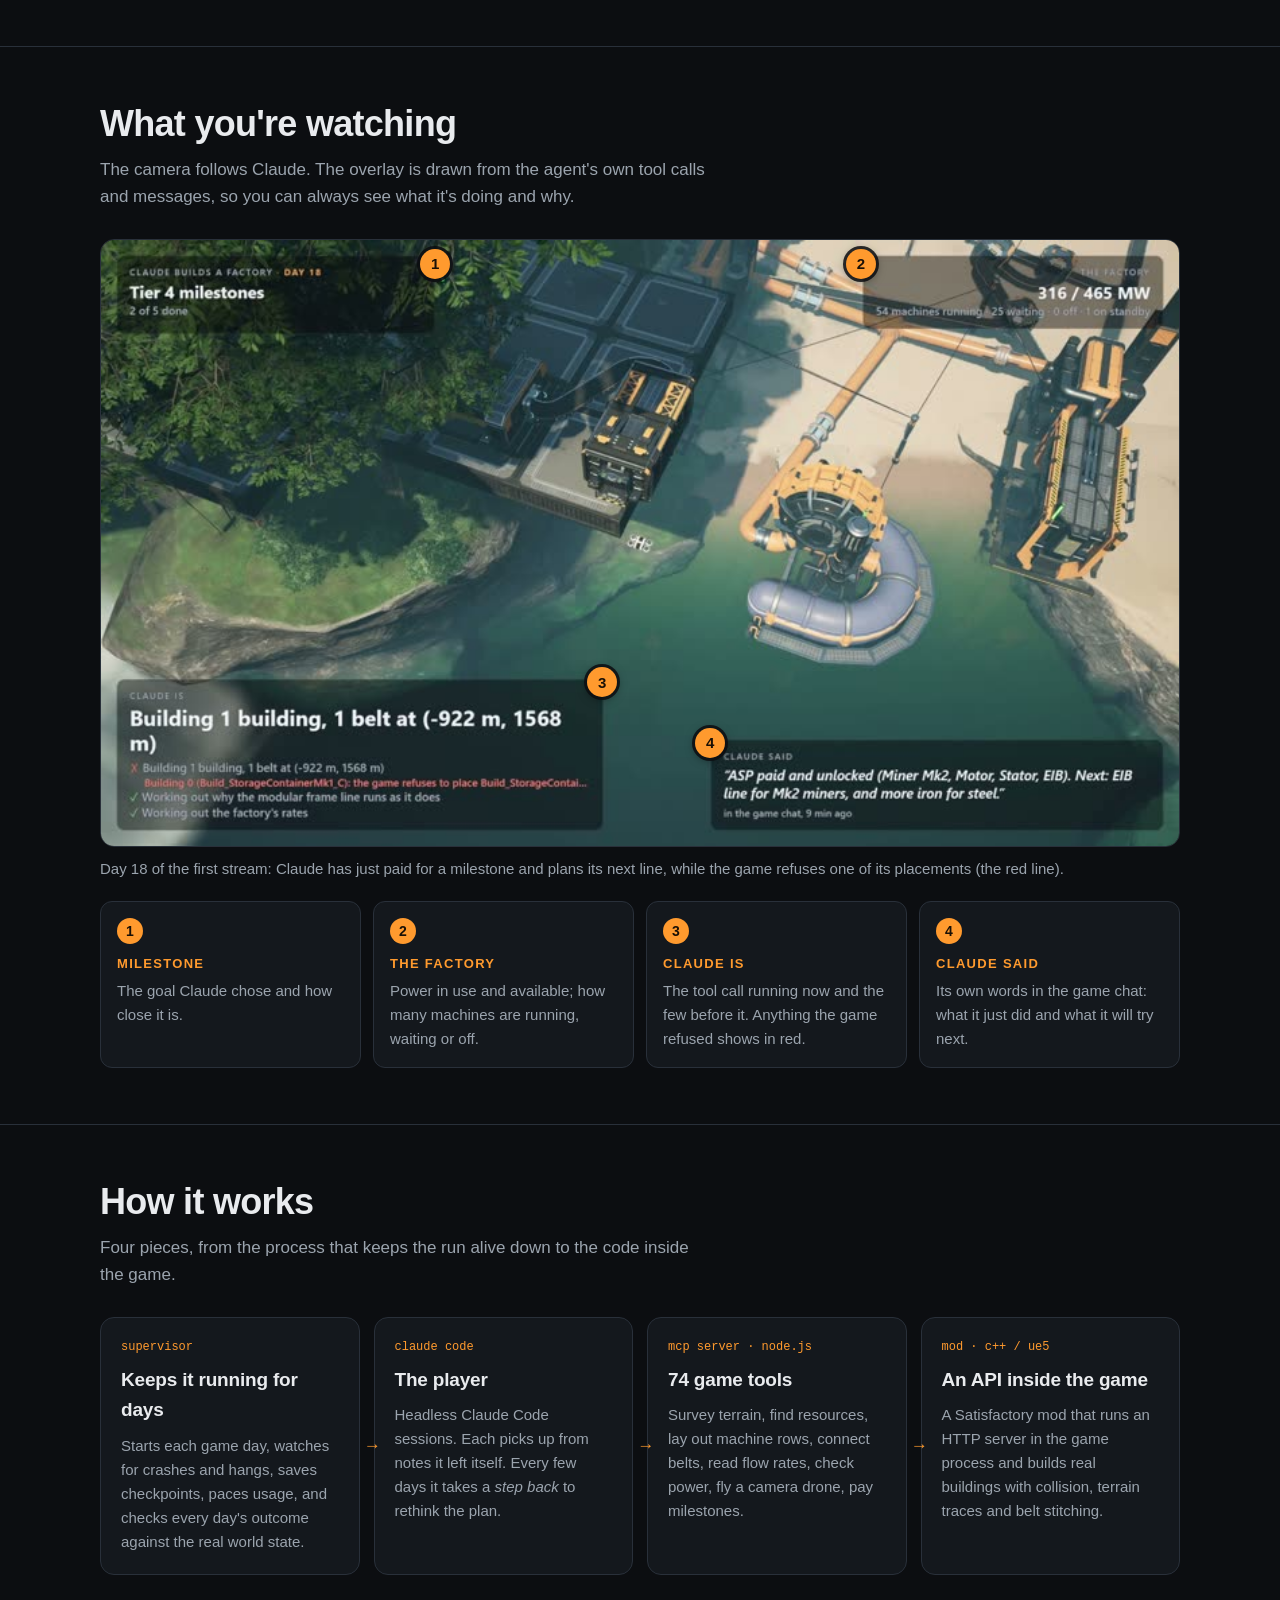
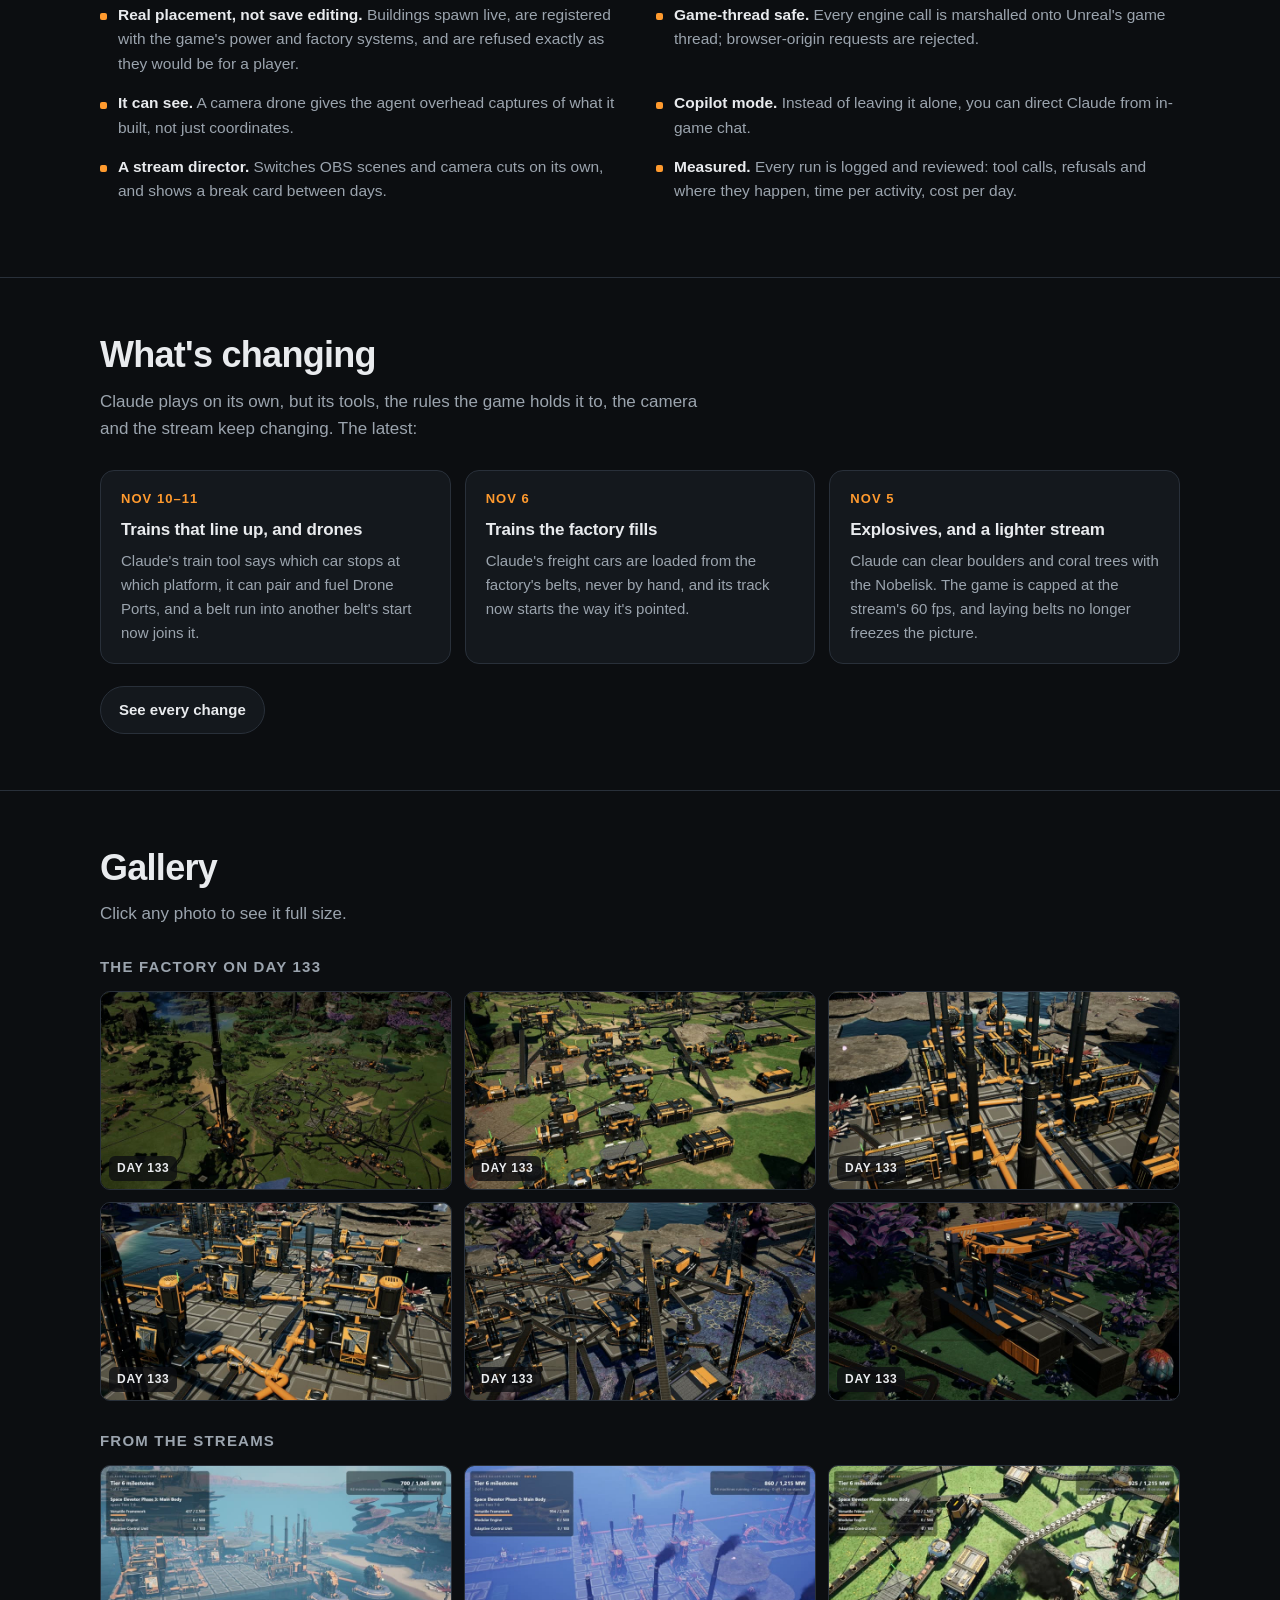
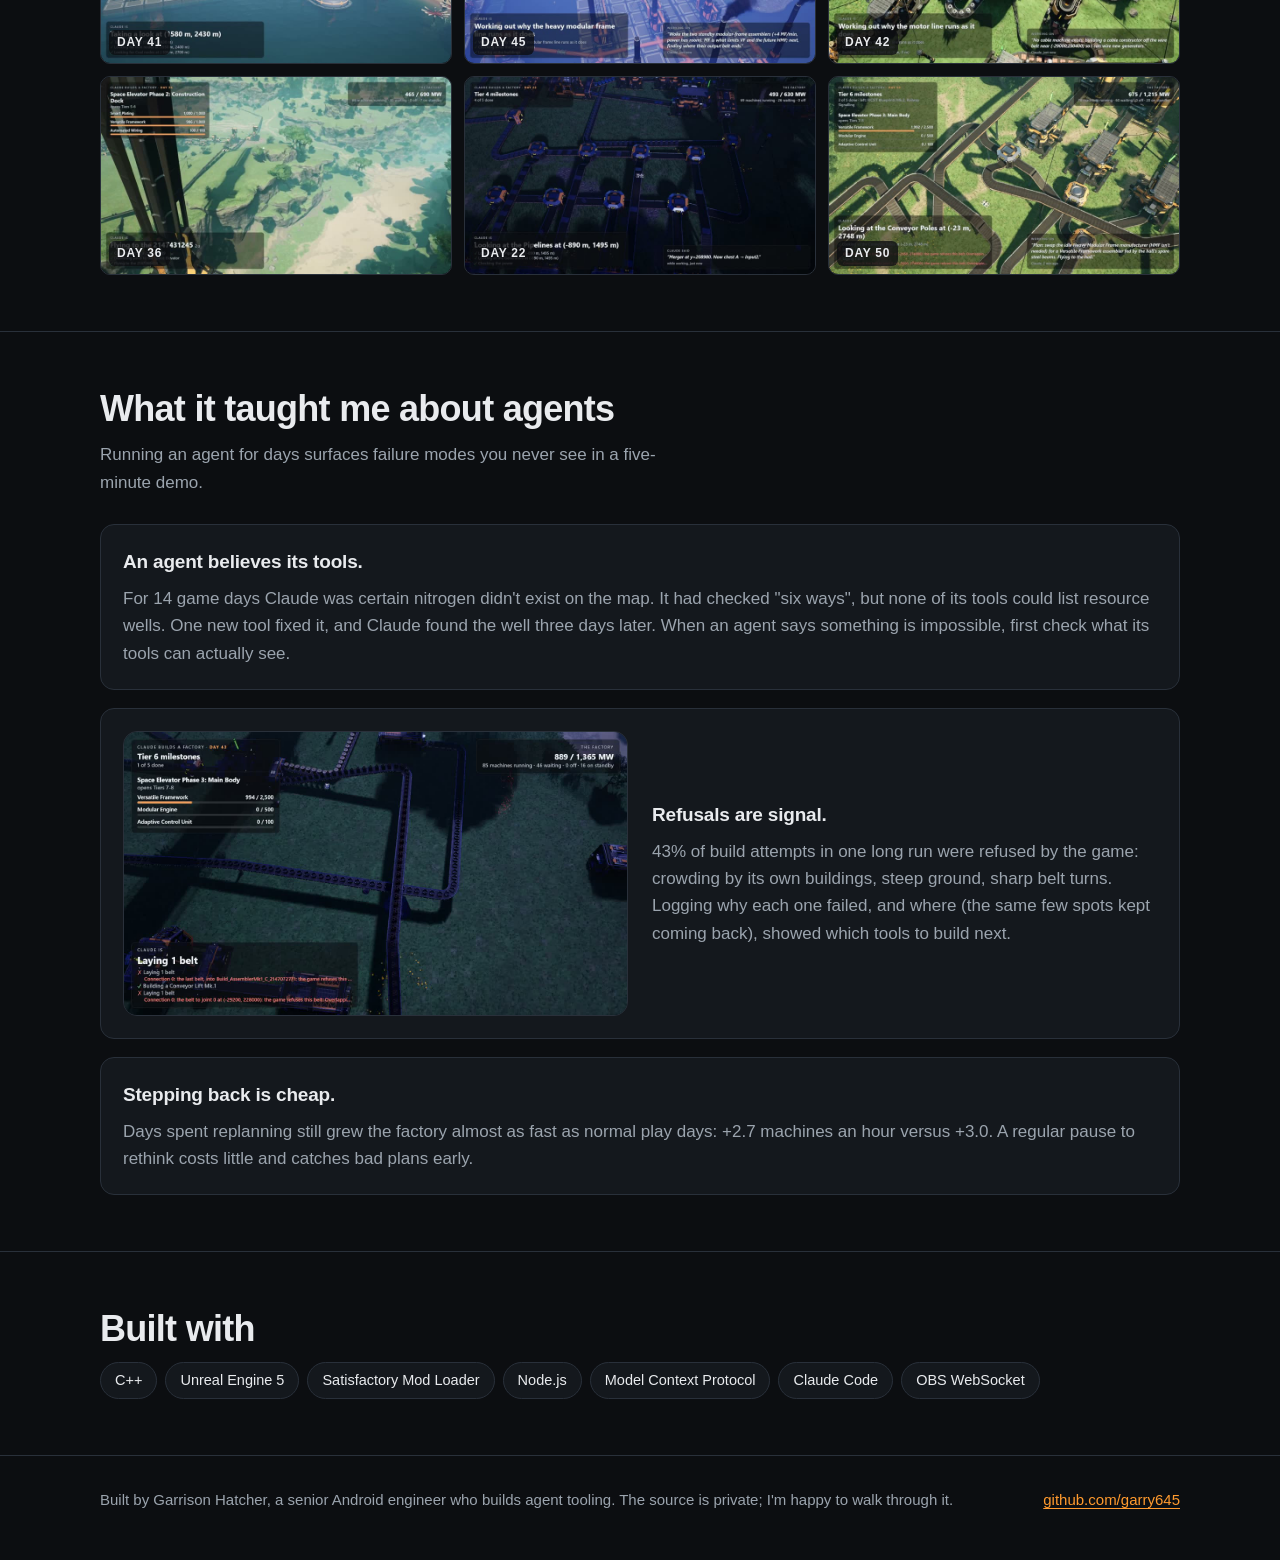
==== commit 0329cf4a: "Changelog: Nov 10-11, trains that line up, drones, belts that join, lifts that turn Co-Authored-By: " ====
--- a/claudes-factory/index.html
+++ b/claudes-factory/index.html
@@ -174,9 +174,9 @@
         <h2>What's changing</h2>
         <p class="section-intro">Claude plays on its own, but its tools, the rules the game holds it to, the camera and the stream keep changing. The latest:</p>
         <ul class="cl-recent">
+          <li><time datetime="2026-11-11">Nov 10–11</time><b>Trains that line up, and drones</b><span>Claude's train tool says which car stops at which platform, it can pair and fuel Drone Ports, and a belt run into another belt's start now joins it.</span></li>
           <li><time datetime="2026-11-06">Nov 6</time><b>Trains the factory fills</b><span>Claude's freight cars are loaded from the factory's belts, never by hand, and its track now starts the way it's pointed.</span></li>
           <li><time datetime="2026-11-05">Nov 5</time><b>Explosives, and a lighter stream</b><span>Claude can clear boulders and coral trees with the Nobelisk. The game is capped at the stream's 60 fps, and laying belts no longer freezes the picture.</span></li>
-          <li><time datetime="2026-11-04">Nov 4</time><b>Clean camera cuts</b><span>The camera loads its next shot before it cuts, and moves at full speed from the first frame.</span></li>
         </ul>
         <a class="btn" href="changes/">See every change</a>
       </div>
